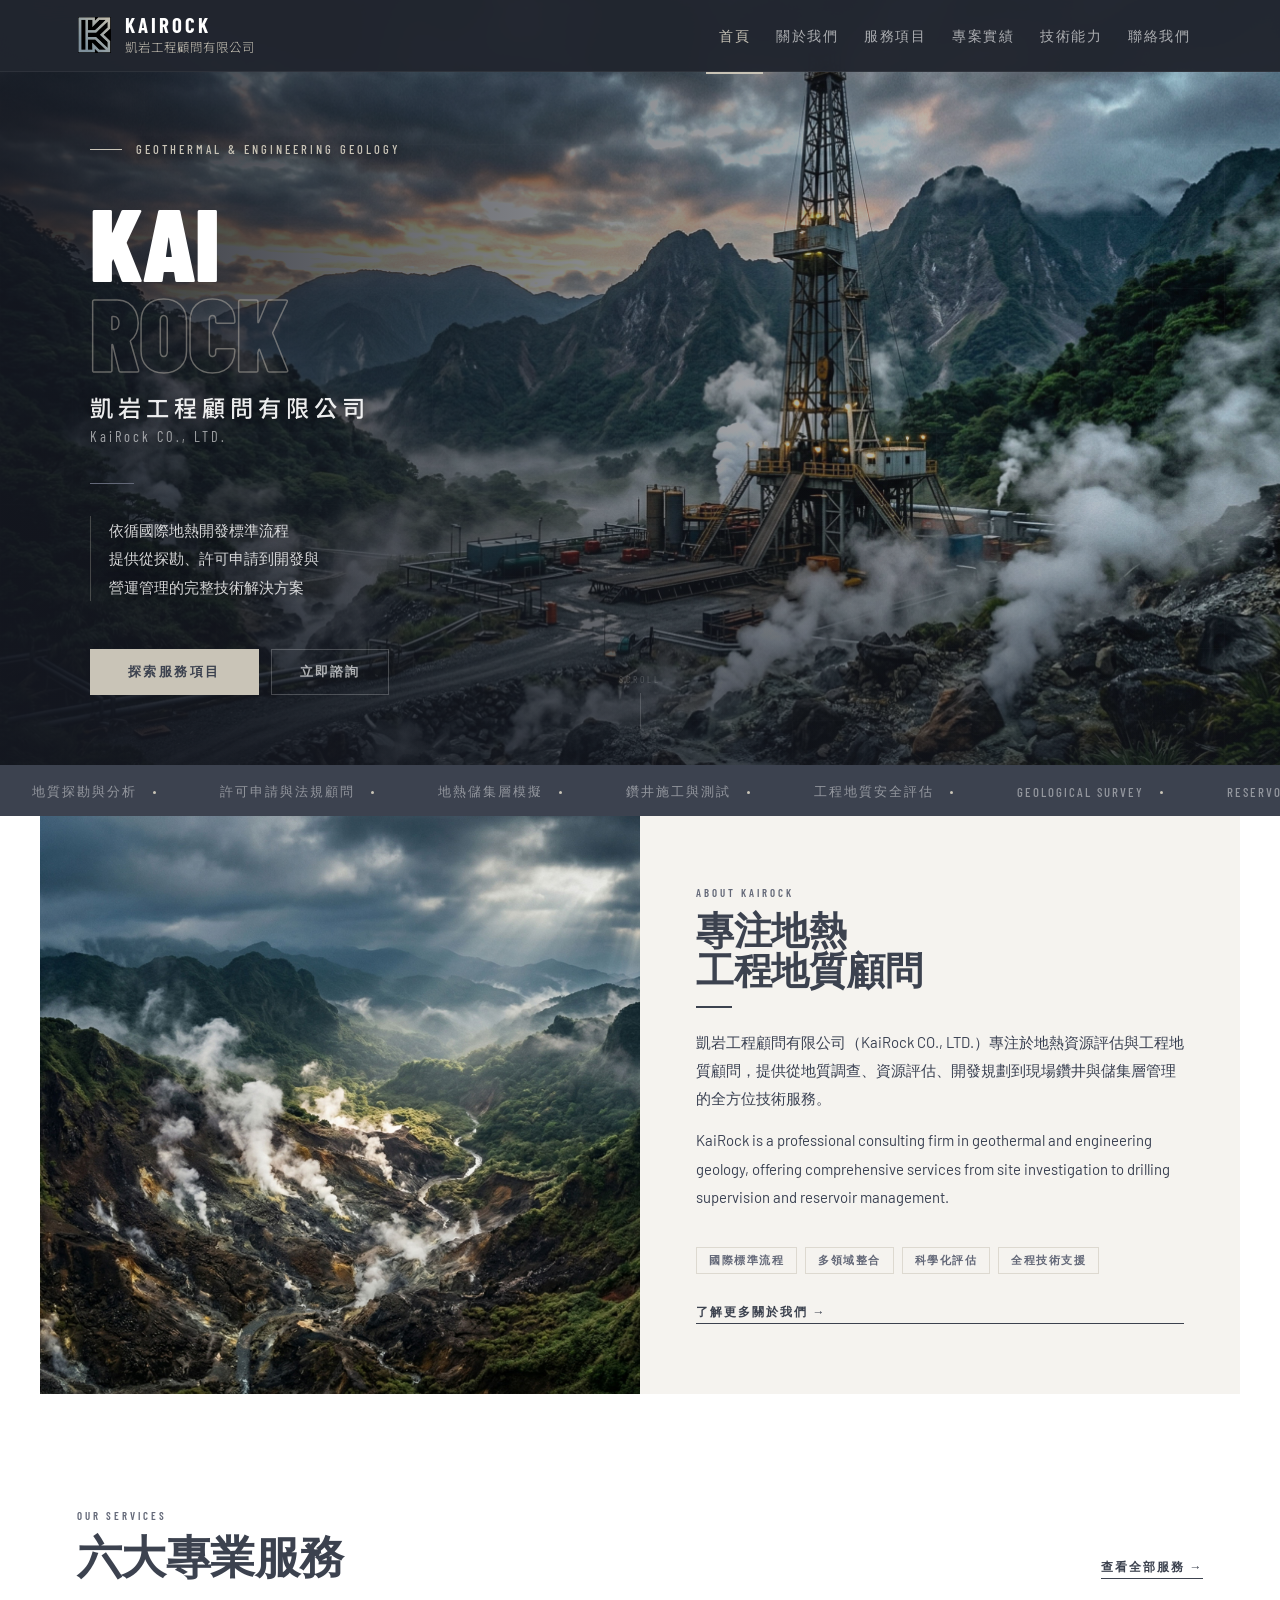
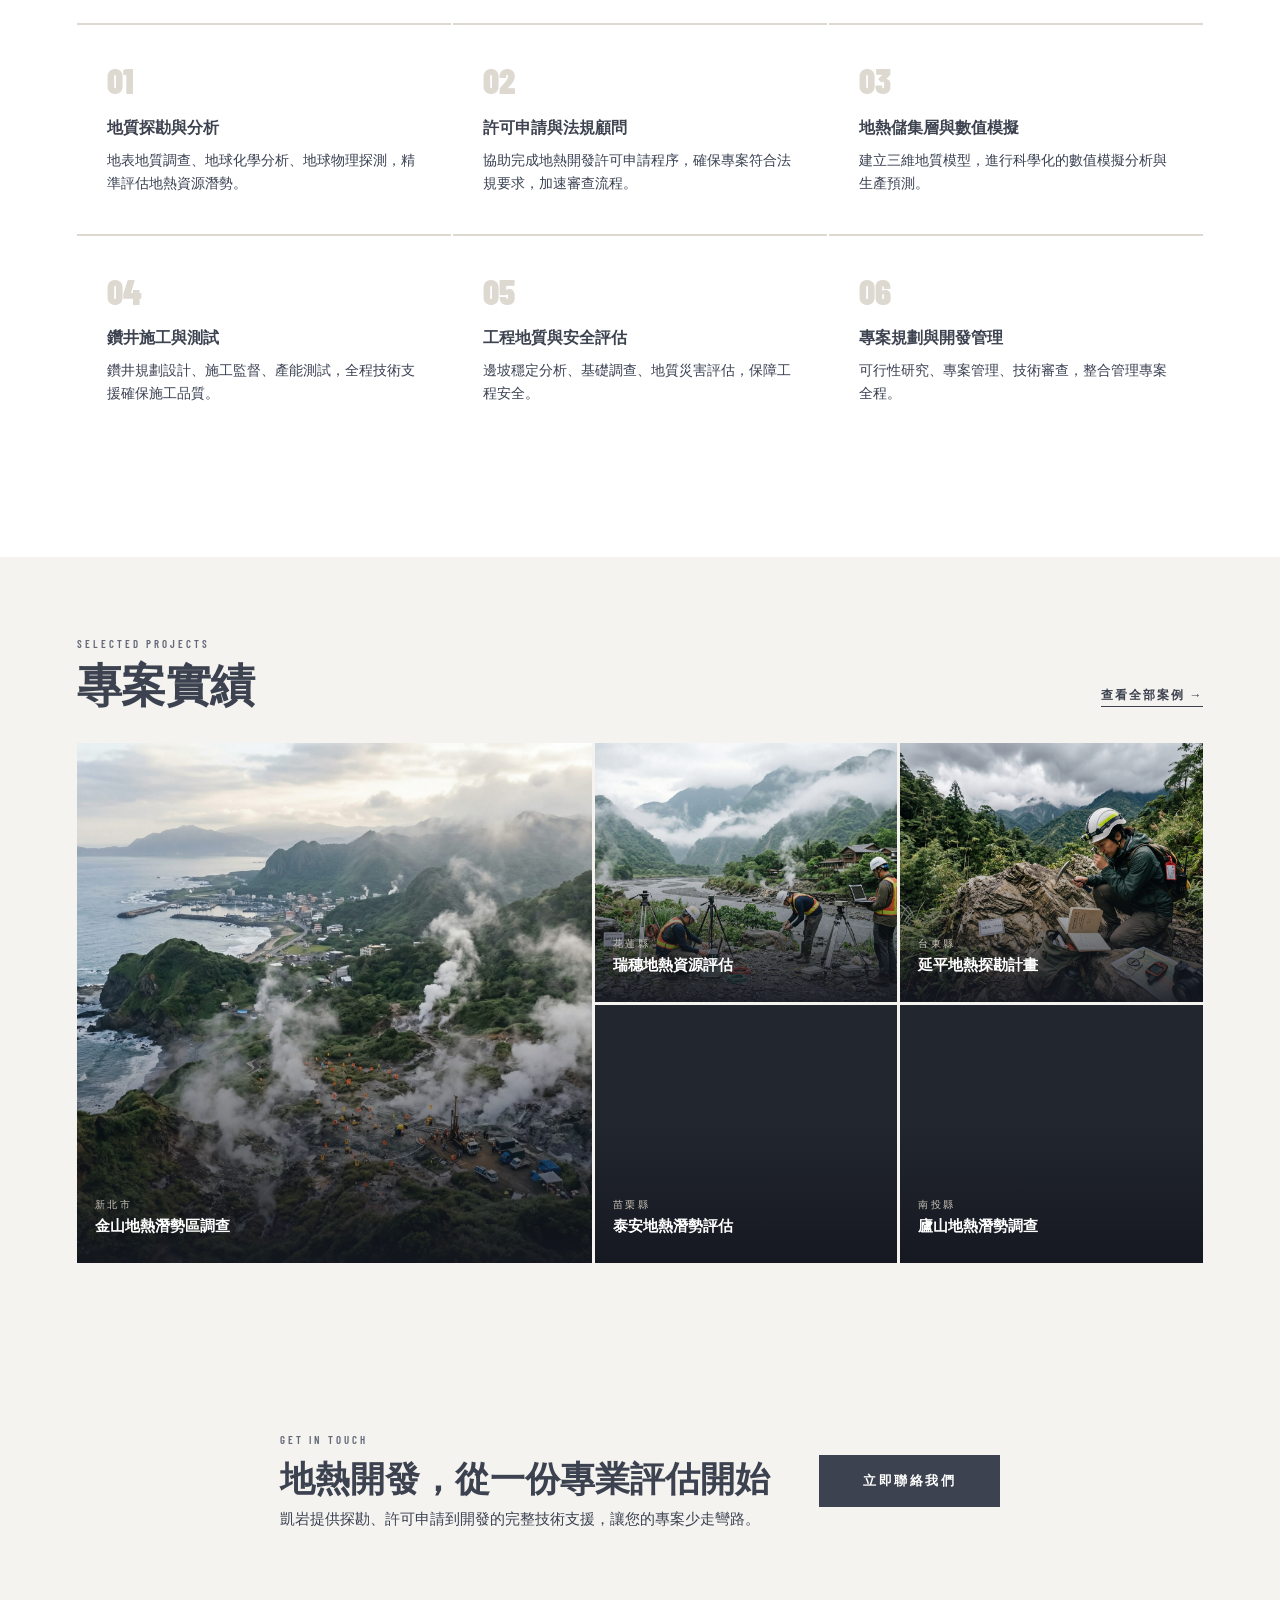
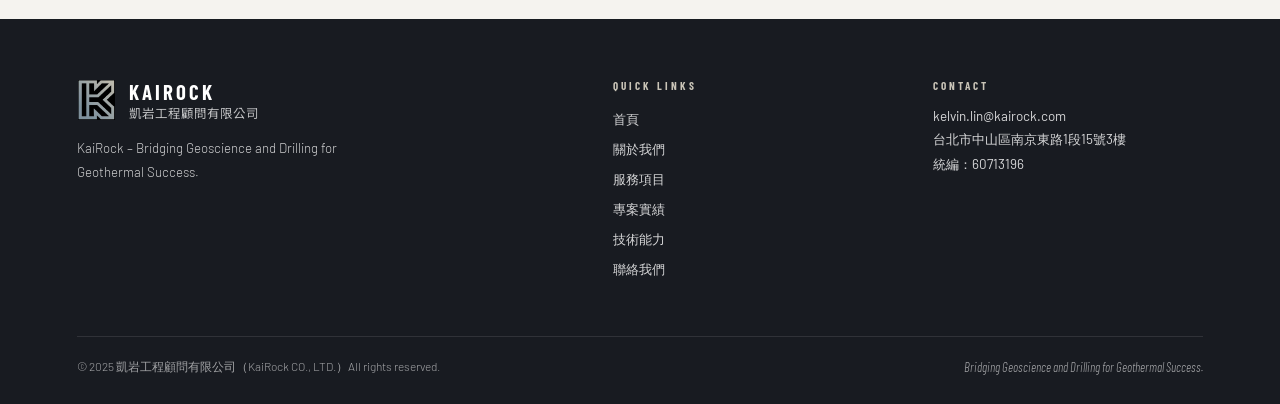
==== index.html @ 14da2693 "copy: 三頁 CTA 改用各自脈絡的文案，避免每頁雷同 - 首頁：地熱開發，從一份專業評估開始 / 立即聯絡我們 - 服務：不確定需要哪一項服務？/ 洽詢服務項目 - 技術：把地熱技術難題交給專業" ====
<!DOCTYPE html>
<html lang="zh-TW">
<head>
<meta charset="UTF-8">
<meta name="viewport" content="width=device-width, initial-scale=1.0">
<title>凱岩工程顧問有限公司 KaiRock CO., LTD.</title>
<link rel="icon" type="image/png" href="favicon.png">
<link rel="apple-touch-icon" href="favicon.png">
<link rel="canonical" href="https://kairock.com/">
<meta name="description" content="凱岩工程顧問提供地熱資源評估、工程地質調查、鑽井監督及專案管理，依循國際標準，全方位支援台灣地熱開發。">
<meta name="keywords" content="地熱開發,地熱資源評估,工程地質,鑽井監督,凱岩,KaiRock,台灣地熱,地質顧問">
<meta property="og:type" content="website">
<meta property="og:url" content="https://kairock.com/">
<meta property="og:title" content="凱岩工程顧問有限公司 KaiRock CO., LTD.">
<meta property="og:description" content="凱岩工程顧問提供地熱資源評估、工程地質調查、鑽井監督及專案管理，依循國際標準，全方位支援台灣地熱開發。">
<meta property="og:image" content="https://kairock.com/img/hero_bg.jpg">
<meta property="og:site_name" content="凱岩工程顧問 KaiRock CO., LTD.">
<meta name="twitter:card" content="summary_large_image">
<meta name="twitter:title" content="凱岩工程顧問有限公司 KaiRock CO., LTD.">
<meta name="twitter:description" content="凱岩工程顧問提供地熱資源評估、工程地質調查、鑽井監督及專案管理，依循國際標準，全方位支援台灣地熱開發。">
<link href="https://fonts.googleapis.com/css2?family=Noto+Sans+TC:wght@300;400;500;700&family=Barlow+Condensed:wght@300;400;500;600;700;800;900&family=Barlow:wght@300;400;500;600&display=swap" rel="stylesheet">
<link rel="stylesheet" href="shared.css">
<style>
/* HERO */
.hero{min-height:85vh;position:relative;overflow:hidden;display:flex;align-items:center;background:#181b21;}
.hero-bg{position:absolute;inset:0;background-image:url('img/hero_bg.jpg');background-size:cover;background-position:center top;transform-origin:center top;filter:brightness(1.3) saturate(1.05) contrast(0.98);animation:hzoom 28s ease-in-out infinite alternate;}
.hero-bg-fb{position:absolute;inset:0;background:linear-gradient(135deg,#141720 0%,#1e222a 50%,#161920 100%);z-index:0;}
@keyframes hzoom{from{transform:scale(1.07);}to{transform:scale(1.11);}}
.hero-overlay{position:absolute;inset:0;z-index:1;background:linear-gradient(to right,rgba(20,23,32,0.9) 0%,rgba(20,23,32,0.52) 44%,rgba(20,23,32,0.04) 100%),linear-gradient(to top,rgba(20,23,32,0.6) 0%,transparent 42%);}
.hero-grid{position:absolute;inset:0;z-index:1;opacity:0.025;background-image:linear-gradient(rgba(255,255,255,1) 1px,transparent 1px),linear-gradient(90deg,rgba(255,255,255,1) 1px,transparent 1px);background-size:72px 72px;}
.hero-content{position:relative;z-index:2;padding:104px 7% 32px;max-width:740px;}
.eyebrow{display:flex;align-items:center;gap:14px;margin-bottom:40px;}
.eyebrow-line{width:32px;height:1px;background:var(--light);}
.eyebrow-txt{font-family:'Barlow Condensed',sans-serif;font-weight:500;font-size:0.78rem;color:var(--light);letter-spacing:3px;text-transform:uppercase;text-shadow:0 1px 10px rgba(8,10,14,0.7);}
.brand-en{font-family:'Barlow Condensed',sans-serif;font-weight:900;font-size:clamp(3.5rem,8vw,7rem);color:#fff;line-height:0.88;letter-spacing:-1px;text-transform:uppercase;margin-bottom:14px;}
.brand-en .outline{-webkit-text-stroke:1.5px rgba(201,196,183,0.45);color:transparent;}
.brand-zh{font-family:'Noto Sans TC',sans-serif;font-weight:500;font-size:clamp(1rem,2.2vw,1.45rem);color:rgba(255,255,255,0.92);letter-spacing:5px;margin-bottom:4px;text-shadow:0 1px 12px rgba(8,10,14,0.7);}
.brand-en2{font-family:'Barlow Condensed',sans-serif;font-weight:400;font-size:0.9rem;color:rgba(255,255,255,0.58);letter-spacing:3px;margin-bottom:38px;text-shadow:0 1px 10px rgba(8,10,14,0.7);}
.hero-rule{width:44px;height:1px;background:var(--mid);margin-bottom:32px;}
.hero-desc{font-weight:300;font-size:0.93rem;color:rgba(255,255,255,0.82);line-height:1.9;max-width:440px;margin-bottom:48px;padding-left:18px;border-left:1px solid rgba(201,196,183,0.28);text-shadow:0 1px 10px rgba(8,10,14,0.7);}
.hero-btns{display:flex;gap:12px;flex-wrap:wrap;}
.hero-stats{position:absolute;bottom:40px;right:6%;z-index:2;display:flex;gap:48px;}
.hstat-n{font-family:'Barlow Condensed',sans-serif;font-weight:800;font-size:2.8rem;color:#fff;line-height:1;}
.hstat-l{font-size:0.64rem;color:rgba(255,255,255,0.3);letter-spacing:2px;text-transform:uppercase;margin-top:3px;}
.scroll-hint{position:absolute;bottom:36px;left:50%;transform:translateX(-50%);z-index:2;display:flex;flex-direction:column;align-items:center;gap:8px;}
.scroll-txt{font-family:'Barlow Condensed',sans-serif;font-size:0.6rem;color:rgba(255,255,255,0.2);letter-spacing:3px;text-transform:uppercase;}
.scroll-bar{width:1px;height:36px;background:rgba(255,255,255,0.16);animation:sb 2.2s ease-in-out infinite;}
@keyframes sb{0%,100%{opacity:0.1;}50%{opacity:1;}}
/* TICKER */
.ticker{background:var(--deep);padding:15px 0;overflow:hidden;white-space:nowrap;}
.ticker-inner{display:inline-flex;animation:tick 35s linear infinite;}
@keyframes tick{from{transform:translateX(0);}to{transform:translateX(-50%);}}
.tick-item{font-family:'Barlow Condensed',sans-serif;font-weight:500;font-size:0.8rem;color:rgba(255,255,255,0.45);letter-spacing:2px;text-transform:uppercase;padding:0 32px;display:inline-flex;align-items:center;gap:16px;}
.tick-item::after{content:'';width:3px;height:3px;border-radius:50%;background:var(--light);}
/* ABOUT preview */
.about-wrap{display:grid;grid-template-columns:1fr 1fr;max-width:1200px;margin:0 auto;}
.about-img{position:relative;overflow:hidden;min-height:500px;background:var(--dark);}
.about-img img{position:absolute;inset:0;width:100%;height:100%;object-fit:cover;display:block;}
.about-txt{background:var(--bg);padding:70px 56px;display:flex;flex-direction:column;justify-content:center;}
.about-tag{font-family:'Barlow Condensed',sans-serif;font-weight:600;font-size:0.68rem;letter-spacing:3px;text-transform:uppercase;color:var(--mid);display:block;margin-bottom:10px;}
.about-h{font-family:'Barlow Condensed',sans-serif;font-weight:800;font-size:clamp(1.7rem,3vw,2.6rem);text-transform:uppercase;letter-spacing:-0.3px;line-height:1.05;color:var(--deep);margin-bottom:16px;}
.about-rule{width:36px;height:2px;background:var(--deep);margin-bottom:20px;}
.about-body{font-weight:400;font-size:0.93rem;line-height:1.9;color:var(--muted);margin-bottom:14px;}
.about-pills{display:flex;gap:8px;flex-wrap:wrap;margin-top:22px;}
.pill{font-family:'Barlow Condensed',sans-serif;font-weight:600;font-size:0.66rem;letter-spacing:1.5px;text-transform:uppercase;border:1px solid var(--border);color:var(--mid);padding:5px 12px;}
.link-arr{display:inline-flex;align-items:center;gap:8px;margin-top:30px;font-family:'Barlow Condensed',sans-serif;font-weight:700;font-size:0.76rem;letter-spacing:2px;text-transform:uppercase;color:var(--deep);text-decoration:none;border-bottom:1px solid var(--deep);padding-bottom:2px;transition:0.2s;}
.link-arr:hover{color:var(--mid);border-color:var(--mid);}
/* SERVICES grid */
.sec{padding:clamp(68px,9vw,128px) 6%;}
.sec-hdr{display:flex;justify-content:space-between;align-items:flex-end;max-width:1200px;margin:0 auto 44px;}
.sec-h{font-family:'Barlow Condensed',sans-serif;font-weight:800;font-size:clamp(1.9rem,3.5vw,2.8rem);text-transform:uppercase;letter-spacing:-0.5px;line-height:1.05;color:var(--deep);}
.view-all{font-family:'Barlow Condensed',sans-serif;font-weight:700;font-size:0.76rem;letter-spacing:2px;text-transform:uppercase;color:var(--deep);text-decoration:none;border-bottom:1px solid var(--deep);padding-bottom:2px;transition:0.2s;}
.view-all:hover{color:var(--mid);border-color:var(--mid);}
.svc-grid{display:grid;grid-template-columns:repeat(3,1fr);gap:2px;max-width:1200px;margin:0 auto;}
.svc-card{background:#fff;padding:38px 30px;border-top:2px solid var(--border);transition:0.25s;}
.svc-card:hover{background:var(--deep);border-color:var(--deep);}
.svc-num{font-family:'Barlow Condensed',sans-serif;font-weight:900;font-size:2.2rem;color:var(--border);line-height:1;margin-bottom:18px;transition:0.25s;}
.svc-name{font-family:'Barlow Condensed',sans-serif;font-weight:700;font-size:0.98rem;color:var(--deep);margin-bottom:9px;transition:0.25s;}
.svc-desc{font-size:0.85rem;line-height:1.7;color:var(--muted);font-weight:400;transition:0.25s;}
.svc-card:hover .svc-num,.svc-card:hover .svc-name,.svc-card:hover .svc-desc{color:#fff;}
.svc-card:hover .svc-num{color:rgba(255,255,255,0.12);}
/* PROJECTS grid */
.proj-grid{display:grid;grid-template-columns:1.7fr 1fr 1fr;gap:3px;max-width:1200px;margin:0 auto;}
.pcard{position:relative;overflow:hidden;background:var(--dark);}
.pcard:nth-child(1){grid-row:span 2;}
.pcard-wrap{position:relative;height:100%;min-height:240px;}
.pcard:nth-child(1) .pcard-wrap{min-height:520px;}
.pcard img{position:absolute;inset:0;width:100%;height:100%;object-fit:cover;display:block;transition:transform 0.5s;}
.pcard:hover img{transform:scale(1.06);}
.pcard-ov{position:absolute;inset:0;background:linear-gradient(to top,rgba(20,23,32,0.9) 0%,rgba(20,23,32,0) 55%);z-index:1;}
.pcard-body{position:absolute;bottom:0;left:0;right:0;padding:20px 18px;z-index:2;}
.pcard-loc{font-family:'Barlow Condensed',sans-serif;font-weight:500;font-size:0.63rem;color:var(--light);letter-spacing:2.5px;text-transform:uppercase;margin-bottom:4px;}
.pcard-name{font-family:'Barlow Condensed',sans-serif;font-weight:700;font-size:0.95rem;color:#fff;}
.pcard-tags{display:flex;gap:5px;flex-wrap:wrap;margin-top:6px;max-height:0;overflow:hidden;transition:max-height 0.3s;}
.pcard:hover .pcard-tags{max-height:40px;}
.ptag{font-family:'Barlow Condensed',sans-serif;font-size:0.63rem;letter-spacing:1px;text-transform:uppercase;background:rgba(201,196,183,0.12);border:1px solid rgba(201,196,183,0.22);color:var(--light);padding:3px 7px;}
/* CTA */
.cta-strip{background:var(--bg);padding:clamp(64px,7vw,104px) 6%;}
.cta-inner{max-width:720px;margin:0 auto;display:flex;align-items:center;justify-content:space-between;flex-wrap:wrap;gap:28px;}
.cta-h{font-family:'Barlow Condensed',sans-serif;font-weight:800;font-size:clamp(1.5rem,2.8vw,2.2rem);text-transform:uppercase;color:var(--deep);margin-bottom:6px;}
.cta-p{font-weight:400;font-size:0.93rem;color:var(--muted);}
@media(max-width:1050px){
  .about-wrap{grid-template-columns:1fr;}
  .about-img{min-height:360px;}
  .svc-grid{grid-template-columns:1fr 1fr;}
  .proj-grid{grid-template-columns:1fr 1fr;}
  .pcard:nth-child(1){grid-row:span 1;}
  .pcard:nth-child(1) .pcard-wrap{min-height:240px;}
  .hero-stats{display:none;}
}
@media(max-width:680px){
  .about-txt{padding:46px 24px;}
  .svc-grid,.proj-grid{grid-template-columns:1fr;}
  .cta-inner{flex-direction:column;align-items:flex-start;}
  .sec-hdr{flex-direction:column;align-items:flex-start;gap:12px;}
  .hero-bg{background-position:48% top;}
  .hero-overlay{background:linear-gradient(to bottom,rgba(20,23,32,0.5) 0%,rgba(20,23,32,0.5) 42%,rgba(20,23,32,0.74) 100%);}
}
</style>
<!-- Google tag (gtag.js) -->
<script async src="https://www.googletagmanager.com/gtag/js?id=G-C5F2FSPGDX"></script>
<script>
  window.dataLayer = window.dataLayer || [];
  function gtag(){dataLayer.push(arguments);}
  gtag("js", new Date());
  gtag("config", "G-C5F2FSPGDX");
</script>
<script src="reveal.js"></script>
</head>
<body>
<nav>
  <a href="index.html" class="nav-logo">
    <img class="nav-logo-img" src="logo.png" alt="KaiRock">
    <div class="nav-logo-text"><div class="en">KAIROCK</div><div class="zh">凱岩工程顧問有限公司</div></div>
  </a>
  <div class="nav-links" id="navLinks">
    <a href="index.html" class="active">首頁</a>
    <a href="about.html">關於我們</a>
    <a href="services.html">服務項目</a>
    <a href="projects.html">專案實績</a>
    <a href="technical.html">技術能力</a>
    <a href="contact.html">聯絡我們</a>
  </div>
  <div class="hamburger" onclick="toggleNav()"><span></span><span></span><span></span></div>
</nav>

<div class="hero">
  <div class="hero-bg-fb"></div>
  <div class="hero-bg"></div>
  <div class="hero-grid"></div>
  <div class="hero-overlay"></div>
  <div class="hero-content">
    <div class="eyebrow"><div class="eyebrow-line"></div><div class="eyebrow-txt">Geothermal &amp; Engineering Geology</div></div>
    <div class="brand-en">KAI<br><span class="outline">ROCK</span></div>
    <div class="brand-zh">凱岩工程顧問有限公司</div>
    <div class="brand-en2">KaiRock CO., LTD.</div>
    <div class="hero-rule"></div>
    <p class="hero-desc">依循國際地熱開發標準流程<br>提供從探勘、許可申請到開發與<br>營運管理的完整技術解決方案</p>
    <div class="hero-btns">
      <a href="services.html" class="btn-fill">探索服務項目</a>
      <a href="contact.html" class="btn-stroke">立即諮詢</a>
    </div>
  </div>
  <div class="scroll-hint"><div class="scroll-txt">Scroll</div><div class="scroll-bar"></div></div>
</div>

<div class="ticker" aria-hidden="true"><div class="ticker-inner">
  <span class="tick-item">地質探勘與分析</span><span class="tick-item">許可申請與法規顧問</span><span class="tick-item">地熱儲集層模擬</span><span class="tick-item">鑽井施工與測試</span><span class="tick-item">工程地質安全評估</span><span class="tick-item">Geological Survey</span><span class="tick-item">Reservoir Modeling</span><span class="tick-item">Drilling Supervision</span><span class="tick-item">地質探勘與分析</span><span class="tick-item">許可申請與法規顧問</span><span class="tick-item">地熱儲集層模擬</span><span class="tick-item">鑽井施工與測試</span><span class="tick-item">工程地質安全評估</span><span class="tick-item">Geological Survey</span><span class="tick-item">Reservoir Modeling</span><span class="tick-item">Drilling Supervision</span>
</div></div>

<section style="padding:0;overflow:hidden;">
  <div class="about-wrap">
    <div class="about-img">
      <img src="img/about_field.jpg" alt="KaiRock 地質現場">
    </div>
    <div class="about-txt">
      <span class="about-tag">About KaiRock</span>
      <h2 class="about-h">專注地熱<br>工程地質顧問</h2>
      <div class="about-rule"></div>
      <p class="about-body">凱岩工程顧問有限公司（KaiRock CO., LTD.）專注於地熱資源評估與工程地質顧問，提供從地質調查、資源評估、開發規劃到現場鑽井與儲集層管理的全方位技術服務。</p>
      <p class="about-body">KaiRock is a professional consulting firm in geothermal and engineering geology, offering comprehensive services from site investigation to drilling supervision and reservoir management.</p>
      <div class="about-pills">
        <span class="pill">國際標準流程</span>
        <span class="pill">多領域整合</span>
        <span class="pill">科學化評估</span>
        <span class="pill">全程技術支援</span>
      </div>
      <a href="about.html" class="link-arr">了解更多關於我們 →</a>
    </div>
  </div>
</section>

<section class="sec">
  <div class="sec-hdr">
    <div>
      <div class="about-tag">Our Services</div>
      <div class="sec-h">六大專業服務</div>
    </div>
    <a href="services.html" class="view-all">查看全部服務 →</a>
  </div>
  <div class="svc-grid">
    <div class="svc-card"><div class="svc-num">01</div><div class="svc-name">地質探勘與分析</div><p class="svc-desc">地表地質調查、地球化學分析、地球物理探測，精準評估地熱資源潛勢。</p></div>
    <div class="svc-card"><div class="svc-num">02</div><div class="svc-name">許可申請與法規顧問</div><p class="svc-desc">協助完成地熱開發許可申請程序，確保專案符合法規要求，加速審查流程。</p></div>
    <div class="svc-card"><div class="svc-num">03</div><div class="svc-name">地熱儲集層與數值模擬</div><p class="svc-desc">建立三維地質模型，進行科學化的數值模擬分析與生產預測。</p></div>
    <div class="svc-card"><div class="svc-num">04</div><div class="svc-name">鑽井施工與測試</div><p class="svc-desc">鑽井規劃設計、施工監督、產能測試，全程技術支援確保施工品質。</p></div>
    <div class="svc-card"><div class="svc-num">05</div><div class="svc-name">工程地質與安全評估</div><p class="svc-desc">邊坡穩定分析、基礎調查、地質災害評估，保障工程安全。</p></div>
    <div class="svc-card"><div class="svc-num">06</div><div class="svc-name">專案規劃與開發管理</div><p class="svc-desc">可行性研究、專案管理、技術審查，整合管理專案全程。</p></div>
  </div>
</section>

<section class="sec" style="background:var(--bg);padding-top:80px;padding-bottom:80px;">
  <div style="max-width:1200px;margin:0 auto;">
    <div class="sec-hdr" style="max-width:100%;margin-bottom:36px;">
      <div>
        <div class="about-tag">Selected Projects</div>
        <div class="sec-h">專案實績</div>
      </div>
      <a href="projects.html" class="view-all">查看全部案例 →</a>
    </div>
    <div class="proj-grid">
      <div class="pcard"><div class="pcard-wrap"><img src="img/proj_jinshan.jpg" alt="金山"></div><div class="pcard-ov"></div><div class="pcard-body"><div class="pcard-loc">新北市</div><div class="pcard-name">金山地熱潛勢區調查</div><div class="pcard-tags"><span class="ptag">地質調查</span><span class="ptag">地球化學</span></div></div></div>
      <div class="pcard"><div class="pcard-wrap"><img src="img/proj_hualien.jpg" alt="瑞穗"></div><div class="pcard-ov"></div><div class="pcard-body"><div class="pcard-loc">花蓮縣</div><div class="pcard-name">瑞穗地熱資源評估</div><div class="pcard-tags"><span class="ptag">3D模型</span></div></div></div>
      <div class="pcard"><div class="pcard-wrap"><img src="img/proj_taitung.jpg" alt="延平"></div><div class="pcard-ov"></div><div class="pcard-body"><div class="pcard-loc">台東縣</div><div class="pcard-name">延平地熱探勘計畫</div><div class="pcard-tags"><span class="ptag">地質探勘</span></div></div></div>
      <div class="pcard"><div class="pcard-wrap"><img src="img/proj_miaoli.jpg" alt="泰安"></div><div class="pcard-ov"></div><div class="pcard-body"><div class="pcard-loc">苗栗縣</div><div class="pcard-name">泰安地熱潛勢評估</div><div class="pcard-tags"><span class="ptag">資源評估</span></div></div></div>
      <div class="pcard"><div class="pcard-wrap"><img src="img/proj_nantou.jpg" alt="廬山"></div><div class="pcard-ov"></div><div class="pcard-body"><div class="pcard-loc">南投縣</div><div class="pcard-name">廬山地熱潛勢調查</div><div class="pcard-tags"><span class="ptag">可行性研究</span></div></div></div>
    </div>
  </div>
</section>

<div class="cta-strip">
  <div class="cta-inner">
    <div>
      <div class="about-tag">Get in Touch</div>
      <div class="cta-h">地熱開發，從一份專業評估開始</div>
      <p class="cta-p">凱岩提供探勘、許可申請到開發的完整技術支援，讓您的專案少走彎路。</p>
    </div>
    <a href="contact.html" class="btn-dark">立即聯絡我們</a>
  </div>
</div>

<footer>
  <div class="footer-inner">
    <div class="footer-grid">
      <div class="footer-brand">
        <div class="footer-logo-row">
          <img class="footer-logo-img" src="logo.png" alt="KaiRock">
          <div><div class="en">KAIROCK</div><div class="zh">凱岩工程顧問有限公司</div></div>
        </div>
        <p>KaiRock – Bridging Geoscience and Drilling for Geothermal Success.</p>
      </div>
      <div class="footer-col">
        <h4>Quick Links</h4>
        <ul>
          <li><a href="index.html">首頁</a></li>
          <li><a href="about.html">關於我們</a></li>
          <li><a href="services.html">服務項目</a></li>
          <li><a href="projects.html">專案實績</a></li>
          <li><a href="technical.html">技術能力</a></li>
          <li><a href="contact.html">聯絡我們</a></li>
        </ul>
      </div>
      <div class="footer-col">
        <h4>Contact</h4>
        <p>kelvin.lin@kairock.com</p>
        <p style="margin-top:6px;">台北市中山區南京東路1段15號3樓</p>
        <p style="margin-top:6px;">統編：60713196</p>
      </div>
    </div>
    <div class="footer-bottom">
      <p>© 2025 凱岩工程顧問有限公司（KaiRock CO., LTD.）All rights reserved.</p>
      <div class="footer-slogan">Bridging Geoscience and Drilling for Geothermal Success.</div>
    </div>
  </div>
</footer>
<script>
function toggleNav(){ document.getElementById('navLinks').classList.toggle('open'); }
</script>
</body>
</html>
---- shared.css ----
/* KaiRock — shared.css */
:root{
  --deep:#3C424F;--mid:#636878;--light:#C9C4B7;
  --bg:#F5F3EF;--white:#fff;--dark:#22262f;
  --text:#3C424F;--muted:#3a4152;--border:#ddd9d0;
}
*{margin:0;padding:0;box-sizing:border-box;}
html{scroll-behavior:smooth;}
body{font-family:'Barlow',sans-serif;color:var(--text);background:var(--white);-webkit-font-smoothing:antialiased;overflow-x:hidden;font-weight:400;}

/* NAV */
nav{position:fixed;top:0;left:0;right:0;z-index:9999;height:72px;display:flex;align-items:center;justify-content:space-between;padding:0 6%;background:rgba(34,38,47,0.97);backdrop-filter:blur(16px);border-bottom:1px solid rgba(255,255,255,0.06);}
.nav-logo{display:flex;align-items:center;gap:12px;text-decoration:none;flex-shrink:0;}
.nav-logo-img{display:block;height:36px;width:36px;object-fit:contain;flex-shrink:0;}
.nav-logo-text .en{font-family:'Barlow Condensed',sans-serif;font-weight:700;font-size:1.3rem;color:#fff;letter-spacing:3px;line-height:1;}
.nav-logo-text .zh{font-size:0.78rem;color:var(--light);letter-spacing:1px;margin-top:3px;font-weight:300;font-family:'Noto Sans TC',sans-serif;}
.nav-links{display:flex;flex-shrink:0;}
.nav-links a{font-family:'Barlow Condensed',sans-serif;font-weight:500;color:rgba(255,255,255,0.62);text-decoration:none;font-size:0.88rem;letter-spacing:1.5px;text-transform:uppercase;padding:0 13px;line-height:72px;display:block;transition:color 0.2s;border-bottom:2px solid transparent;border-top:2px solid transparent;white-space:nowrap;}
.nav-links a:hover,.nav-links a.active{color:var(--light);border-bottom-color:var(--light);}
.hamburger{display:none;flex-direction:column;gap:5px;cursor:pointer;padding:6px;flex-shrink:0;}
.hamburger span{width:22px;height:1.5px;background:rgba(255,255,255,0.7);display:block;}

/* PAGE HERO */
.page-hero{padding:140px 6% 80px;background:var(--deep);position:relative;overflow:hidden;}
.page-hero .sec-label{color:var(--light);}
.page-hero h1{font-family:'Barlow Condensed',sans-serif;font-weight:900;font-size:clamp(2rem,5vw,3.8rem);color:#fff;line-height:1.05;margin-bottom:14px;text-transform:uppercase;}
.page-hero p{color:rgba(255,255,255,0.55);font-size:0.95rem;max-width:540px;line-height:1.8;font-weight:300;}

/* TYPOGRAPHY */
.sec-label{font-family:'Barlow Condensed',sans-serif;font-weight:600;font-size:0.7rem;letter-spacing:3px;text-transform:uppercase;color:var(--mid);display:block;margin-bottom:10px;}
.sec-line{width:36px;height:2px;background:var(--deep);margin-bottom:22px;}

/* FOOTER */
footer{background:#181b21;padding:60px 6% 28px;}
.footer-inner{max-width:1200px;margin:0 auto;}
.footer-grid{display:grid;grid-template-columns:1.8fr 1fr 1fr;gap:50px;margin-bottom:48px;}
.footer-logo-row{display:flex;align-items:center;gap:12px;margin-bottom:14px;}
.footer-logo-img{display:block;height:40px;width:40px;object-fit:contain;flex-shrink:0;}
.footer-logo-row .en{font-family:'Barlow Condensed',sans-serif;font-weight:700;font-size:1.3rem;color:#fff;letter-spacing:3px;}
.footer-logo-row .zh{font-size:0.78rem;color:rgba(255,255,255,0.72);letter-spacing:1px;font-family:'Noto Sans TC',sans-serif;}
.footer-brand p{font-size:0.83rem;color:rgba(255,255,255,0.78);line-height:1.85;max-width:270px;font-weight:300;}
.footer-col h4{font-family:'Barlow Condensed',sans-serif;font-weight:700;font-size:0.7rem;letter-spacing:3px;text-transform:uppercase;color:var(--light);margin-bottom:16px;}
.footer-col ul{list-style:none;}
.footer-col li{margin-bottom:9px;}
.footer-col a{color:rgba(255,255,255,0.82);text-decoration:none;font-size:0.84rem;font-weight:400;transition:0.2s;}
.footer-col a:hover{color:var(--light);}
.footer-col p{color:rgba(255,255,255,0.82);font-size:0.84rem;margin-bottom:7px;font-weight:400;}
.footer-bottom{border-top:1px solid rgba(255,255,255,0.1);padding-top:22px;display:flex;justify-content:space-between;align-items:center;flex-wrap:wrap;gap:10px;}
.footer-bottom p{font-size:0.74rem;color:rgba(255,255,255,0.6);font-weight:300;}
.footer-slogan{font-family:'Barlow Condensed',sans-serif;font-style:italic;font-weight:300;font-size:0.8rem;color:rgba(255,255,255,0.6);}

/* BUTTONS */
.btn-fill{font-family:'Barlow Condensed',sans-serif;font-weight:700;font-size:0.82rem;letter-spacing:2.5px;text-transform:uppercase;padding:14px 38px;background:var(--light);color:var(--deep);text-decoration:none;transition:0.2s;display:inline-block;}
.btn-fill:hover{background:#fff;}
.btn-stroke{font-family:'Barlow Condensed',sans-serif;font-weight:600;font-size:0.82rem;letter-spacing:2px;text-transform:uppercase;padding:13px 28px;border:1px solid rgba(255,255,255,0.22);color:rgba(255,255,255,0.65);text-decoration:none;transition:0.2s;display:inline-block;}
.btn-stroke:hover{border-color:var(--light);color:var(--light);}
.btn-dark{font-family:'Barlow Condensed',sans-serif;font-weight:700;font-size:0.82rem;letter-spacing:2.5px;text-transform:uppercase;padding:15px 42px;background:var(--deep);color:#fff;text-decoration:none;border:2px solid var(--deep);transition:0.22s;display:inline-block;white-space:nowrap;}
.btn-dark:hover{background:transparent;color:var(--deep);}

/* RESPONSIVE */
@media(max-width:900px){.footer-grid{grid-template-columns:1fr 1fr;}}
@media(max-width:680px){
  .nav-links{display:none;}
  .hamburger{display:flex;}
  .nav-links.open{display:flex;flex-direction:column;position:absolute;top:72px;left:0;right:0;background:rgba(34,38,47,0.99);padding:12px 6%;gap:0;}
  .nav-links.open a{line-height:50px;padding:0;border:none;border-top:1px solid rgba(255,255,255,0.06);}
  .footer-grid{grid-template-columns:1fr;}
}

/* === SCROLL REVEAL（極簡淡入上浮）=== */
html.has-reveal :is(.sec-hdr,.sec-label,.svc-intro,.svc-cta-h,.values-hdr,.t-hdr,.proc-hdr,.about-wrap,.view-all,.intro-p,.founder-p,.stat-box-l,.svc-card,.pcard-wrap,.v-card,.svc-item,.detail-block,.pg-card,.pstep,.tc,.c-blk,.fg){opacity:0;transform:translateY(18px);transition:opacity .7s cubic-bezier(.22,.61,.36,1),transform .7s cubic-bezier(.22,.61,.36,1);}
html.has-reveal :is(.sec-hdr,.sec-label,.svc-intro,.svc-cta-h,.values-hdr,.t-hdr,.proc-hdr,.about-wrap,.view-all,.intro-p,.founder-p,.stat-box-l,.svc-card,.pcard-wrap,.v-card,.svc-item,.detail-block,.pg-card,.pstep,.tc,.c-blk,.fg).in{opacity:1;transform:none;}
@media (prefers-reduced-motion:reduce){html.has-reveal :is(.sec-hdr,.sec-label,.svc-intro,.svc-cta-h,.values-hdr,.t-hdr,.proc-hdr,.about-wrap,.view-all,.intro-p,.founder-p,.stat-box-l,.svc-card,.pcard-wrap,.v-card,.svc-item,.detail-block,.pg-card,.pstep,.tc,.c-blk,.fg){opacity:1!important;transform:none!important;transition:none!important;}}
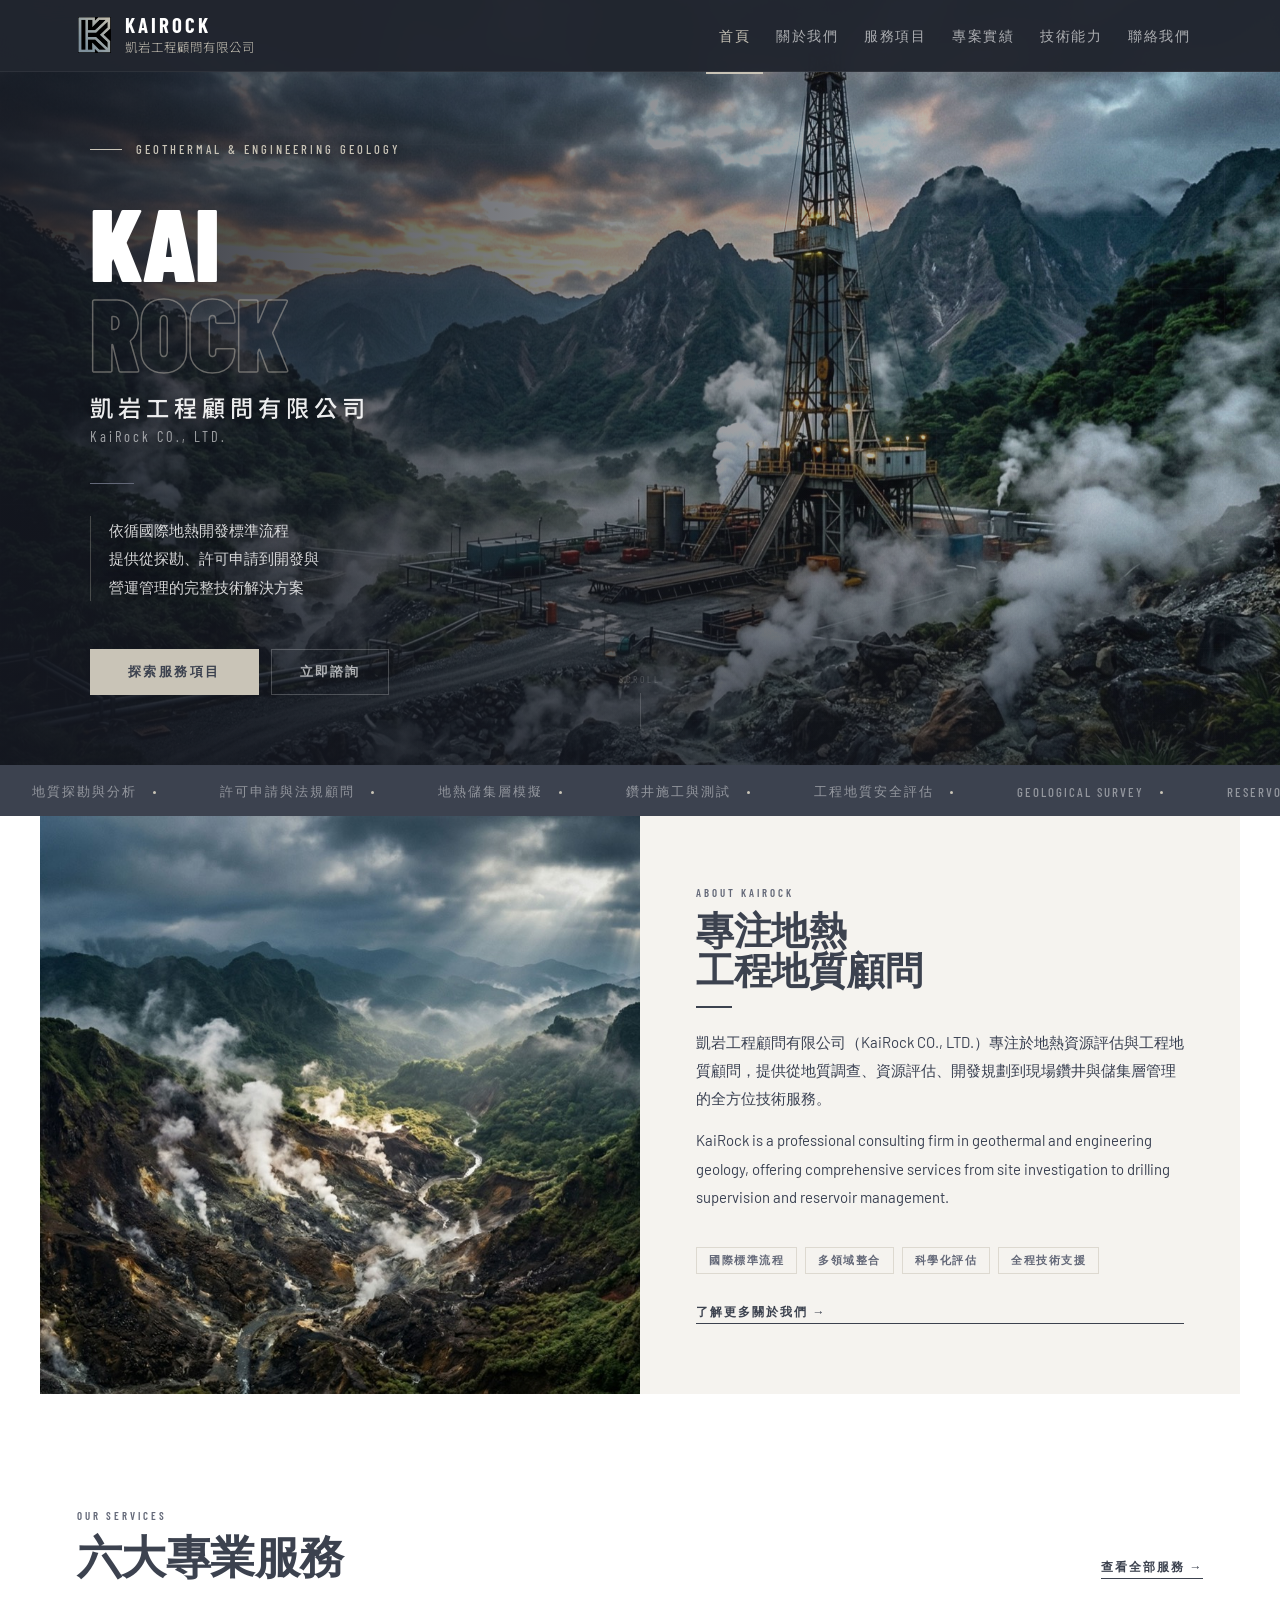
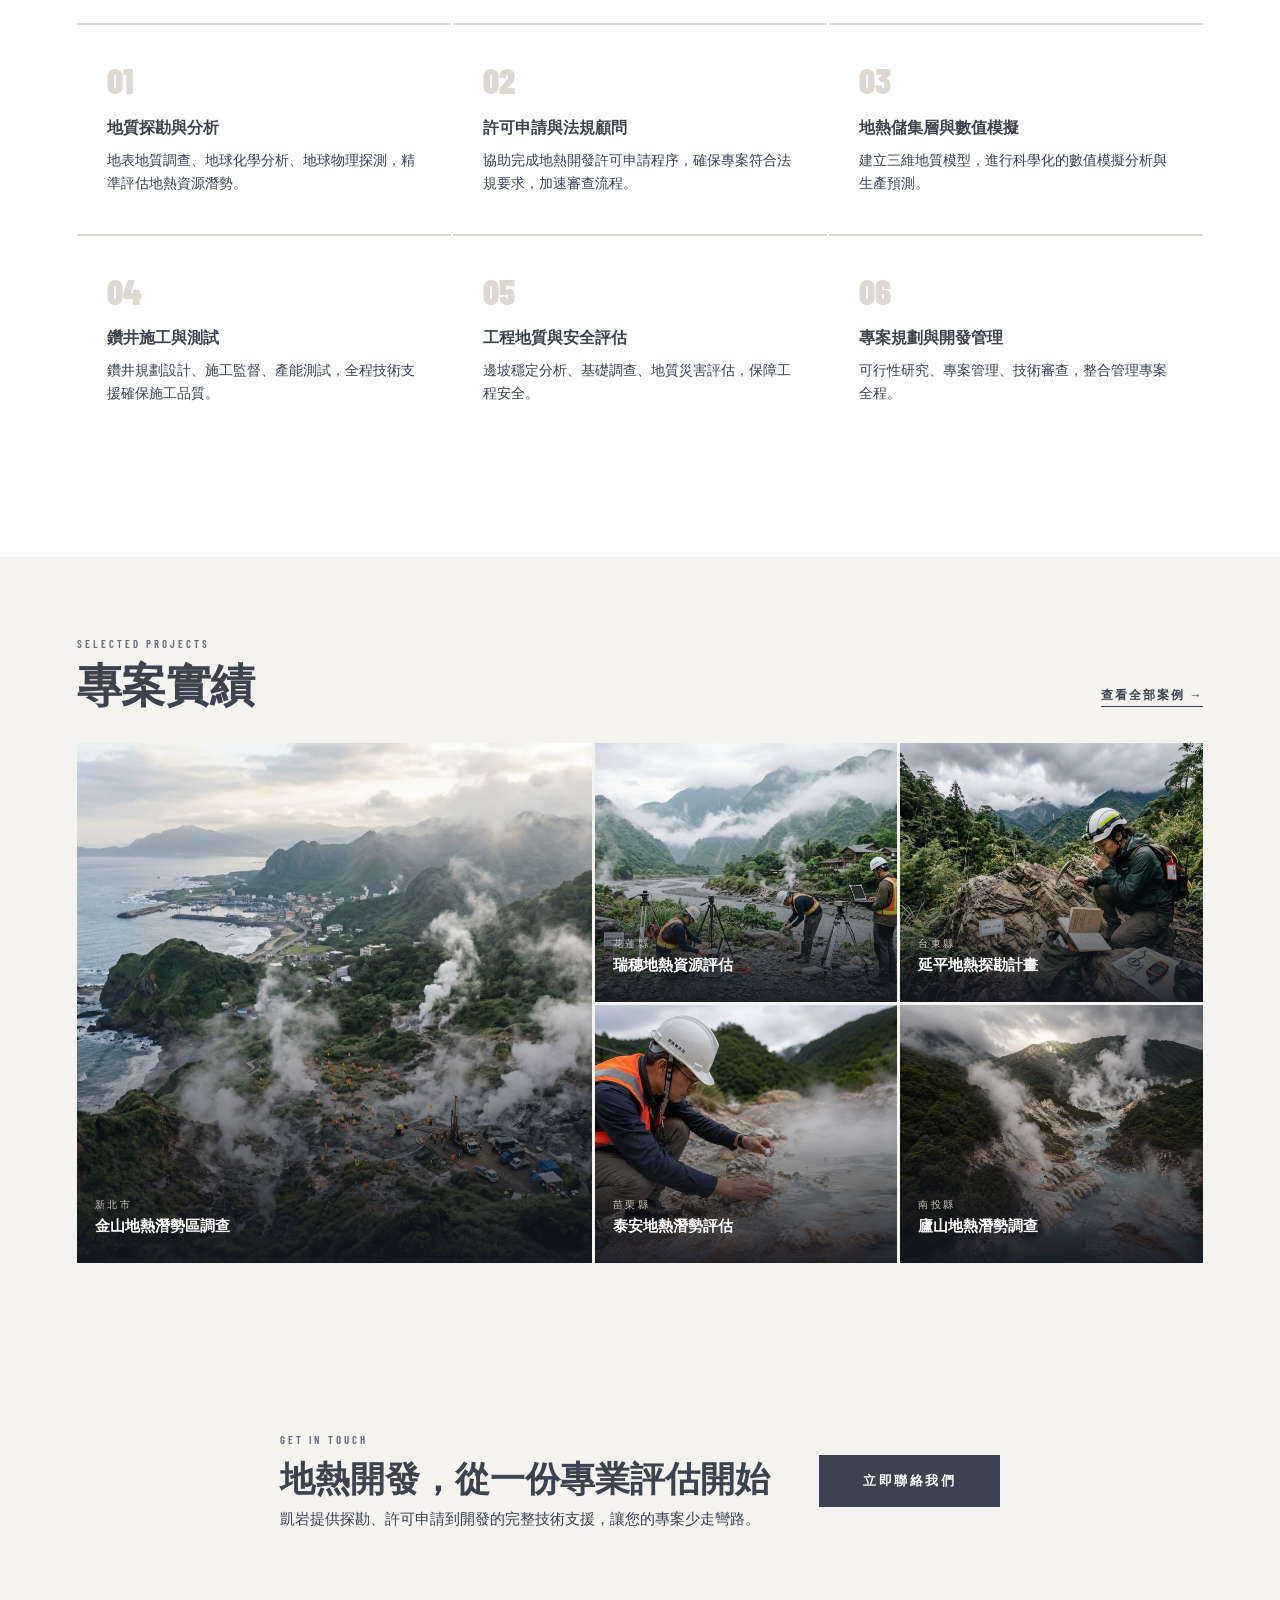
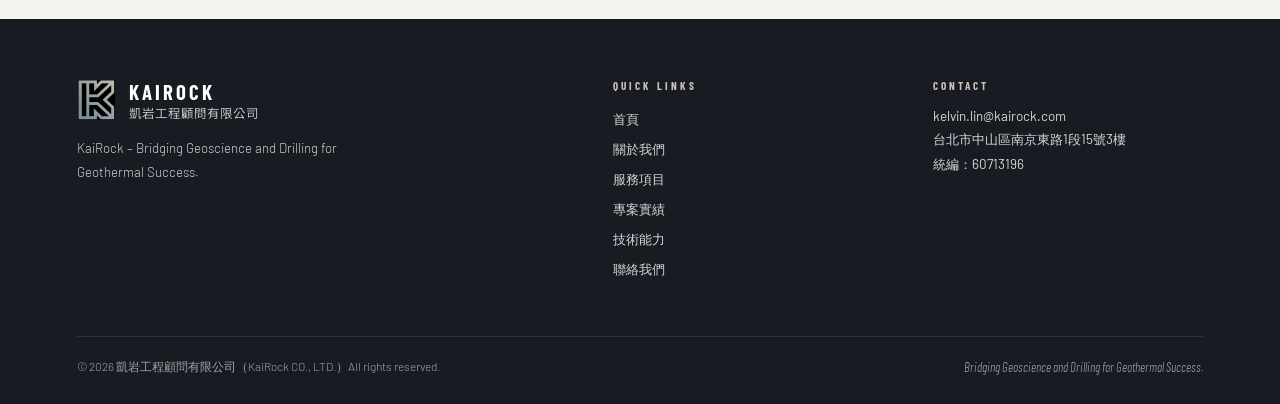
==== commit 3fd2e662: "perf+seo: 圖片壓縮、lazy-load、JSON-LD、表單語意化、移除冗餘部署設定 - 圖片壓縮（max 1500/1920px, q70-72）：服務圖總重 7.4M→5.3M - 全站" ====
--- a/index.html
+++ b/index.html
@@ -126,6 +126,29 @@
   gtag("config", "G-C5F2FSPGDX");
 </script>
 <script src="reveal.js"></script>
+<script type="application/ld+json">
+{
+  "@context": "https://schema.org",
+  "@type": "ProfessionalService",
+  "name": "凱岩工程顧問有限公司",
+  "alternateName": "KaiRock CO., LTD.",
+  "url": "https://kairock.com",
+  "logo": "https://kairock.com/favicon.png",
+  "image": "https://kairock.com/img/hero_bg.jpg",
+  "email": "kelvin.lin@kairock.com",
+  "telephone": "+886-937-120-376",
+  "taxID": "60713196",
+  "address": {
+    "@type": "PostalAddress",
+    "streetAddress": "南京東路1段15號3樓",
+    "addressLocality": "中山區",
+    "addressRegion": "台北市",
+    "addressCountry": "TW"
+  },
+  "areaServed": "TW",
+  "description": "凱岩工程顧問提供地熱資源評估、工程地質調查、鑽井監督與專案管理，依循國際標準支援台灣地熱開發。"
+}
+</script>
 </head>
 <body>
 <nav>
@@ -171,7 +194,7 @@
 <section style="padding:0;overflow:hidden;">
   <div class="about-wrap">
     <div class="about-img">
-      <img src="img/about_field.jpg" alt="KaiRock 地質現場">
+      <img loading="lazy"  src="img/about_field.jpg" alt="KaiRock 地質現場">
     </div>
     <div class="about-txt">
       <span class="about-tag">About KaiRock</span>
@@ -218,11 +241,11 @@
       <a href="projects.html" class="view-all">查看全部案例 →</a>
     </div>
     <div class="proj-grid">
-      <div class="pcard"><div class="pcard-wrap"><img src="img/proj_jinshan.jpg" alt="金山"></div><div class="pcard-ov"></div><div class="pcard-body"><div class="pcard-loc">新北市</div><div class="pcard-name">金山地熱潛勢區調查</div><div class="pcard-tags"><span class="ptag">地質調查</span><span class="ptag">地球化學</span></div></div></div>
-      <div class="pcard"><div class="pcard-wrap"><img src="img/proj_hualien.jpg" alt="瑞穗"></div><div class="pcard-ov"></div><div class="pcard-body"><div class="pcard-loc">花蓮縣</div><div class="pcard-name">瑞穗地熱資源評估</div><div class="pcard-tags"><span class="ptag">3D模型</span></div></div></div>
-      <div class="pcard"><div class="pcard-wrap"><img src="img/proj_taitung.jpg" alt="延平"></div><div class="pcard-ov"></div><div class="pcard-body"><div class="pcard-loc">台東縣</div><div class="pcard-name">延平地熱探勘計畫</div><div class="pcard-tags"><span class="ptag">地質探勘</span></div></div></div>
-      <div class="pcard"><div class="pcard-wrap"><img src="img/proj_miaoli.jpg" alt="泰安"></div><div class="pcard-ov"></div><div class="pcard-body"><div class="pcard-loc">苗栗縣</div><div class="pcard-name">泰安地熱潛勢評估</div><div class="pcard-tags"><span class="ptag">資源評估</span></div></div></div>
-      <div class="pcard"><div class="pcard-wrap"><img src="img/proj_nantou.jpg" alt="廬山"></div><div class="pcard-ov"></div><div class="pcard-body"><div class="pcard-loc">南投縣</div><div class="pcard-name">廬山地熱潛勢調查</div><div class="pcard-tags"><span class="ptag">可行性研究</span></div></div></div>
+      <div class="pcard"><div class="pcard-wrap"><img loading="lazy"  src="img/proj_jinshan.jpg" alt="金山"></div><div class="pcard-ov"></div><div class="pcard-body"><div class="pcard-loc">新北市</div><div class="pcard-name">金山地熱潛勢區調查</div><div class="pcard-tags"><span class="ptag">地質調查</span><span class="ptag">地球化學</span></div></div></div>
+      <div class="pcard"><div class="pcard-wrap"><img loading="lazy"  src="img/proj_hualien.jpg" alt="瑞穗"></div><div class="pcard-ov"></div><div class="pcard-body"><div class="pcard-loc">花蓮縣</div><div class="pcard-name">瑞穗地熱資源評估</div><div class="pcard-tags"><span class="ptag">3D模型</span></div></div></div>
+      <div class="pcard"><div class="pcard-wrap"><img loading="lazy"  src="img/proj_taitung.jpg" alt="延平"></div><div class="pcard-ov"></div><div class="pcard-body"><div class="pcard-loc">台東縣</div><div class="pcard-name">延平地熱探勘計畫</div><div class="pcard-tags"><span class="ptag">地質探勘</span></div></div></div>
+      <div class="pcard"><div class="pcard-wrap"><img loading="lazy"  src="img/proj_miaoli.jpg" alt="泰安"></div><div class="pcard-ov"></div><div class="pcard-body"><div class="pcard-loc">苗栗縣</div><div class="pcard-name">泰安地熱潛勢評估</div><div class="pcard-tags"><span class="ptag">資源評估</span></div></div></div>
+      <div class="pcard"><div class="pcard-wrap"><img loading="lazy"  src="img/proj_nantou.jpg" alt="廬山"></div><div class="pcard-ov"></div><div class="pcard-body"><div class="pcard-loc">南投縣</div><div class="pcard-name">廬山地熱潛勢調查</div><div class="pcard-tags"><span class="ptag">可行性研究</span></div></div></div>
     </div>
   </div>
 </section>
@@ -267,7 +290,7 @@
       </div>
     </div>
     <div class="footer-bottom">
-      <p>© 2025 凱岩工程顧問有限公司（KaiRock CO., LTD.）All rights reserved.</p>
+      <p>© 2026 凱岩工程顧問有限公司（KaiRock CO., LTD.）All rights reserved.</p>
       <div class="footer-slogan">Bridging Geoscience and Drilling for Geothermal Success.</div>
     </div>
   </div>
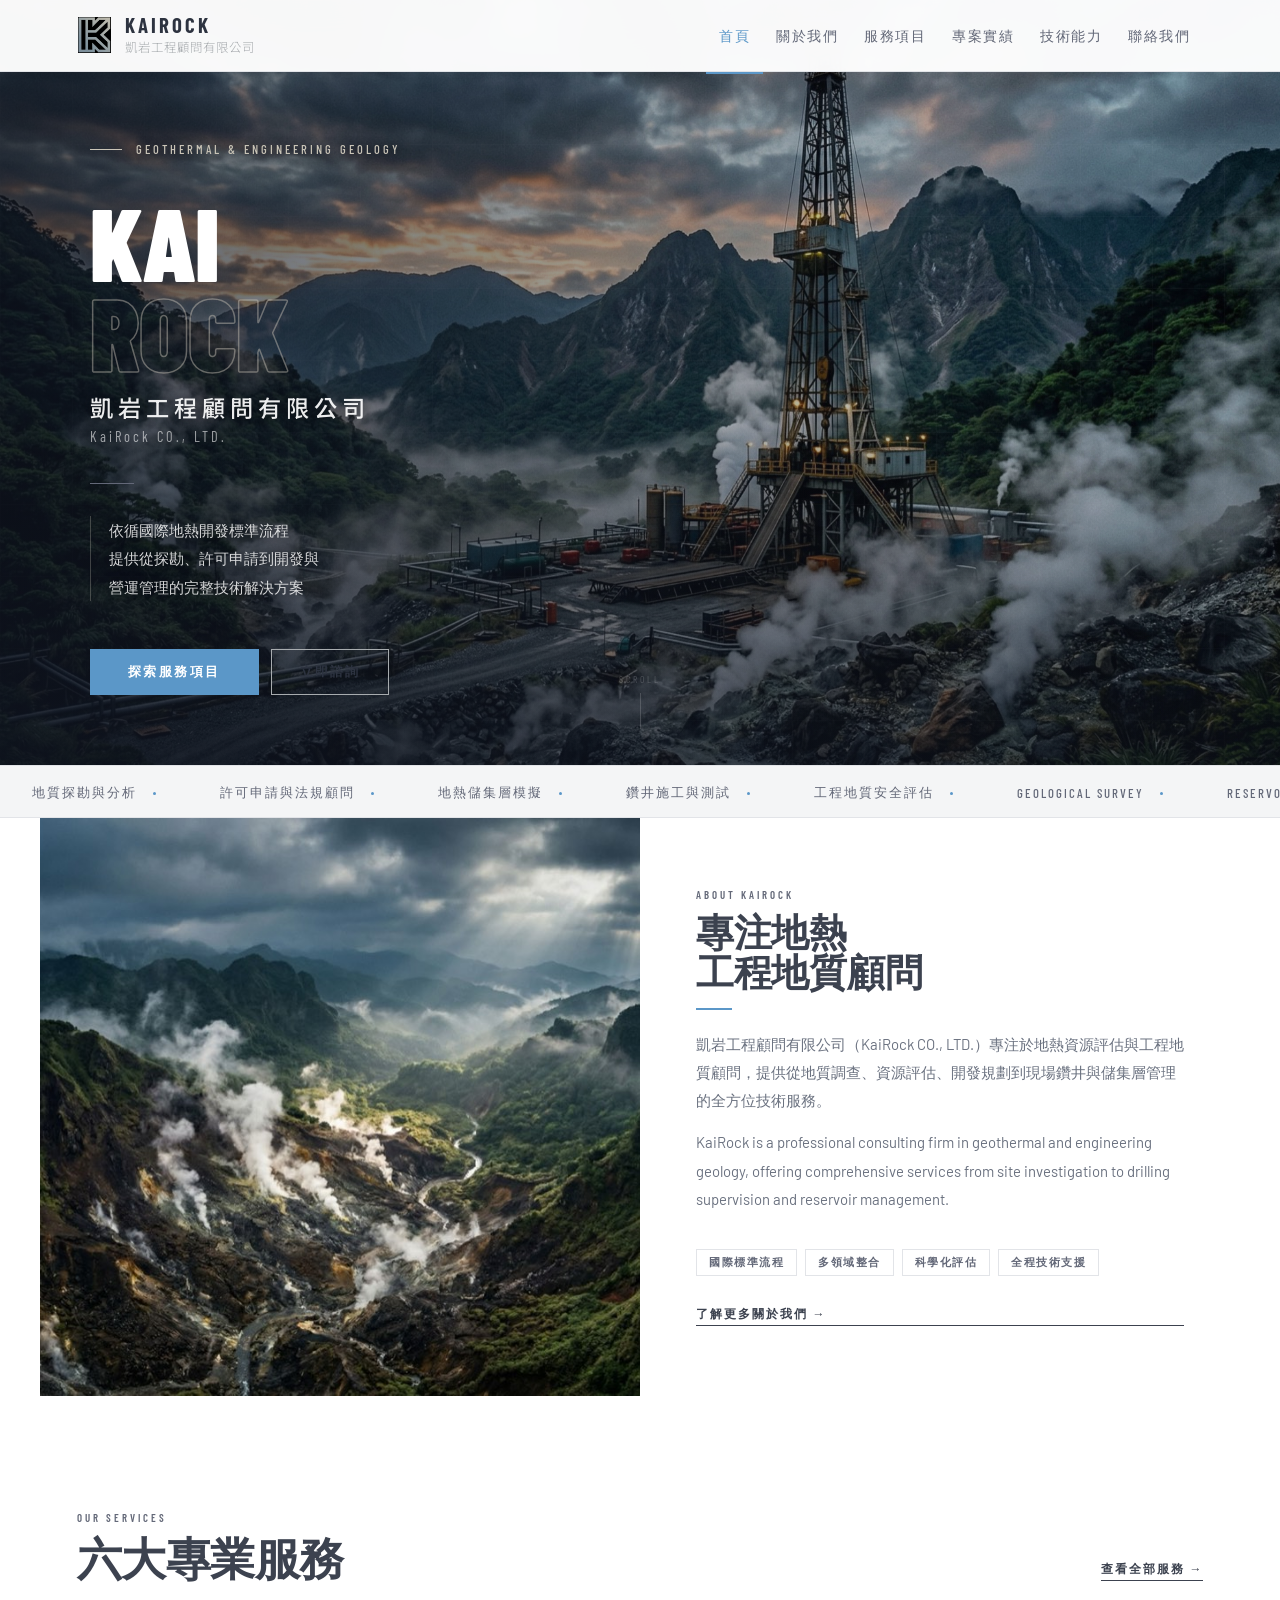
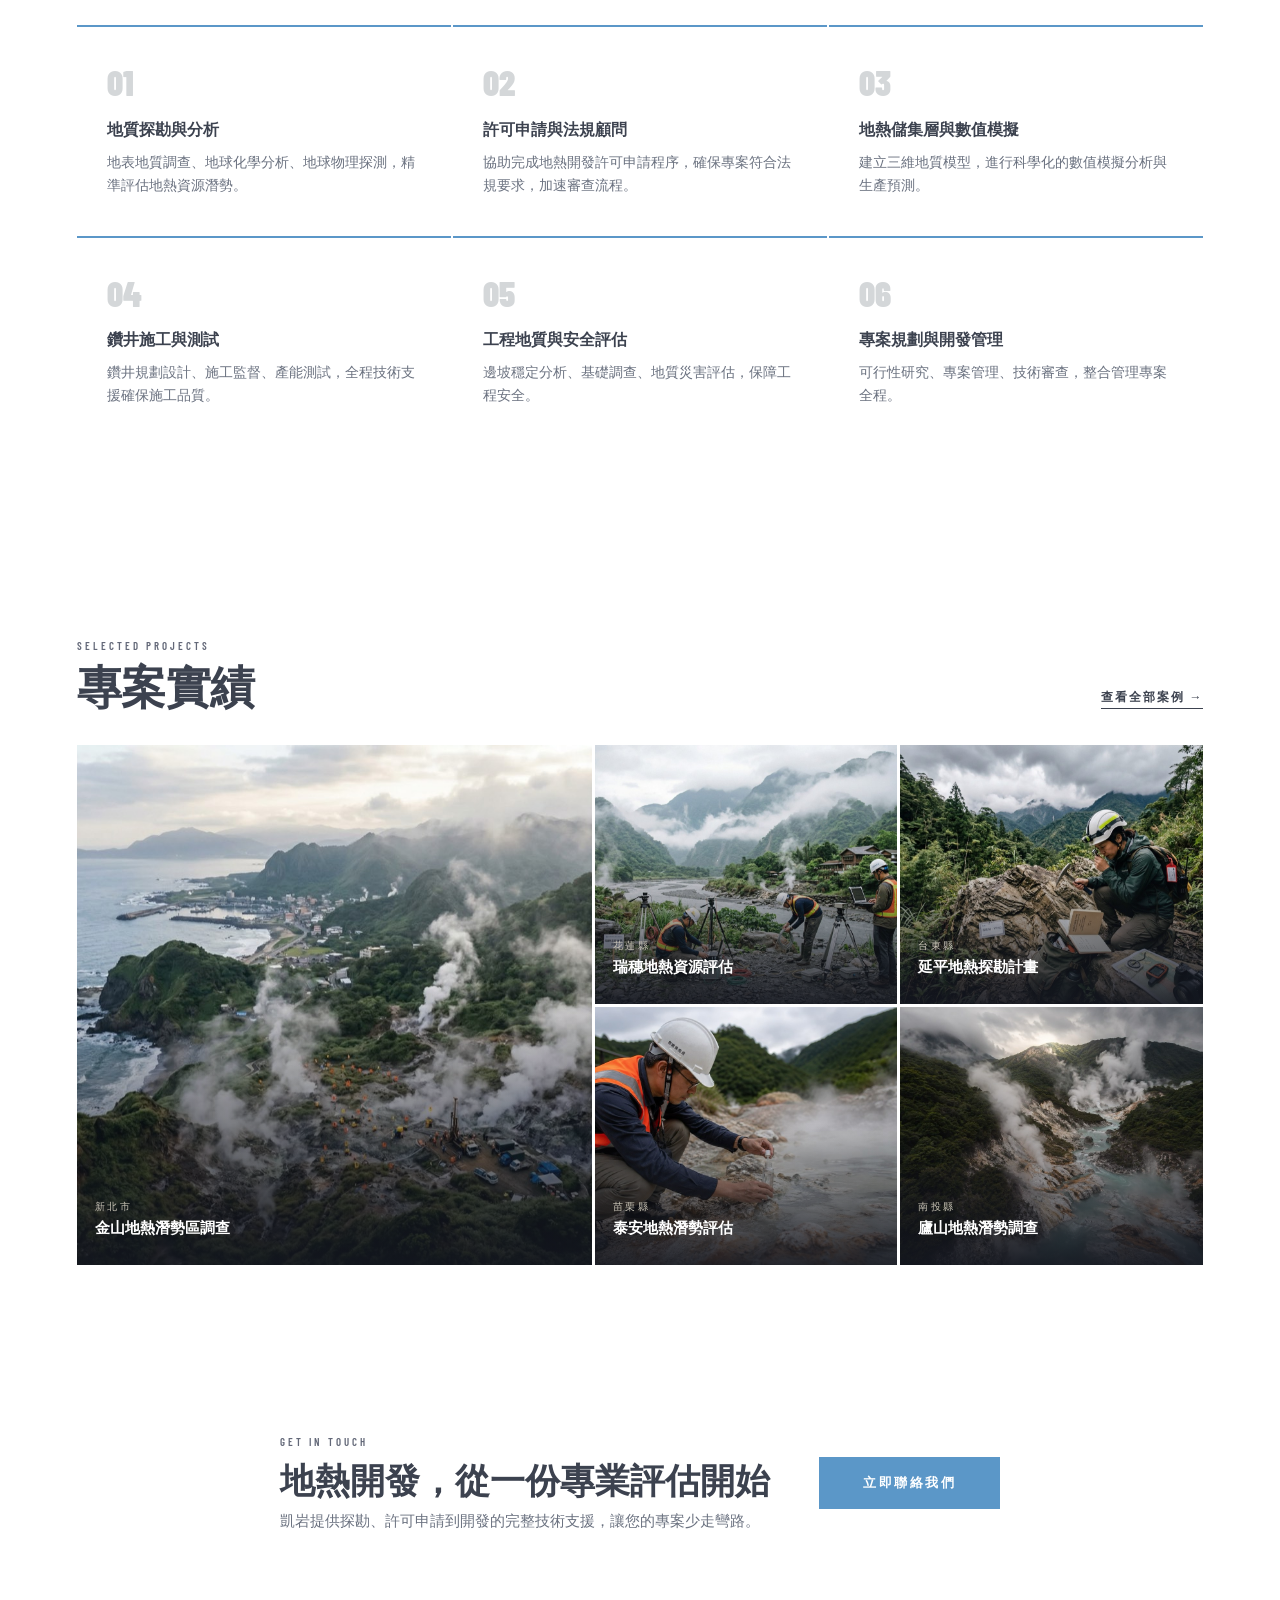
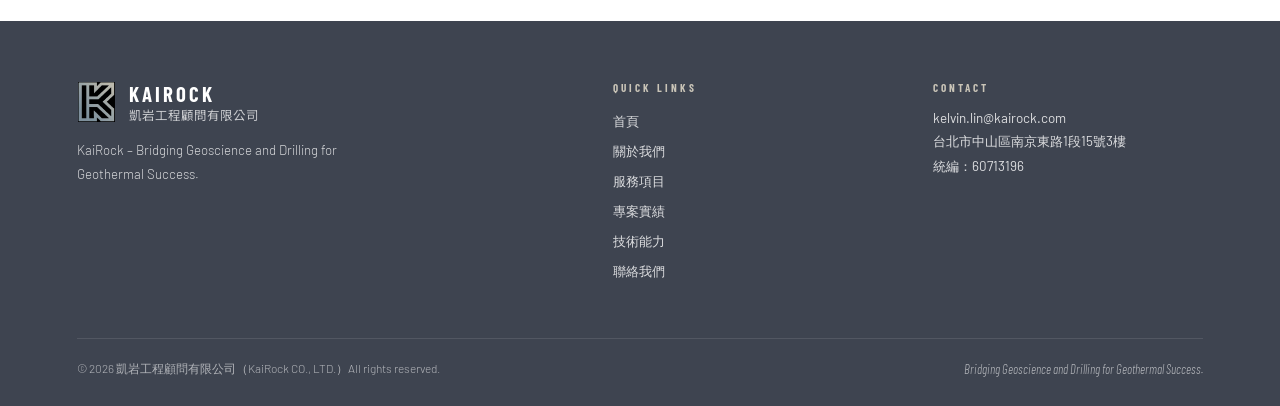
==== commit c42af09f: "v2: 銀光晴空配色 - shared.css：白底 + 鋼銀 LOGO + 天空藍 accent(#5B97C8)；nav/手機選單轉白、footer #3E4450 中灰、按鈕與 sec-line" ====
--- a/index.html
+++ b/index.html
@@ -18,15 +18,15 @@
 <meta name="twitter:card" content="summary_large_image">
 <meta name="twitter:title" content="凱岩工程顧問有限公司 KaiRock CO., LTD.">
 <meta name="twitter:description" content="凱岩工程顧問提供地熱資源評估、工程地質調查、鑽井監督及專案管理，依循國際標準，全方位支援台灣地熱開發。">
-<link href="https://fonts.googleapis.com/css2?family=Noto+Sans+TC:wght@300;400;500;700&family=Barlow+Condensed:wght@300;400;500;600;700;800;900&family=Barlow:wght@300;400;500;600&display=swap" rel="stylesheet">
+<link rel="preload" as="image" href="img/hero_bg.jpg"><link rel="preconnect" href="https://fonts.googleapis.com"><link rel="preconnect" href="https://fonts.gstatic.com" crossorigin><link rel="stylesheet" media="print" onload="this.media='all'" href="https://fonts.googleapis.com/css2?family=Noto+Sans+TC:wght@300;400;500&family=Barlow+Condensed:wght@400;500;600;700;800;900&family=Barlow:wght@300;400;500;600&display=swap"><noscript><link rel="stylesheet" href="https://fonts.googleapis.com/css2?family=Noto+Sans+TC:wght@300;400;500&family=Barlow+Condensed:wght@400;500;600;700;800;900&family=Barlow:wght@300;400;500;600&display=swap"></noscript>
 <link rel="stylesheet" href="shared.css">
 <style>
 /* HERO */
 .hero{min-height:85vh;position:relative;overflow:hidden;display:flex;align-items:center;background:#181b21;}
-.hero-bg{position:absolute;inset:0;background-image:url('img/hero_bg.jpg');background-size:cover;background-position:center top;transform-origin:center top;filter:brightness(1.3) saturate(1.05) contrast(0.98);animation:hzoom 28s ease-in-out infinite alternate;}
-.hero-bg-fb{position:absolute;inset:0;background:linear-gradient(135deg,#141720 0%,#1e222a 50%,#161920 100%);z-index:0;}
-@keyframes hzoom{from{transform:scale(1.07);}to{transform:scale(1.11);}}
-.hero-overlay{position:absolute;inset:0;z-index:1;background:linear-gradient(to right,rgba(20,23,32,0.9) 0%,rgba(20,23,32,0.52) 44%,rgba(20,23,32,0.04) 100%),linear-gradient(to top,rgba(20,23,32,0.6) 0%,transparent 42%);}
+.hero-bg{position:absolute;inset:0;background-image:url('img/hero_bg.jpg');background-size:cover;background-position:center 30%;transform-origin:center;filter:brightness(1.05) saturate(1.08) contrast(1.0);animation:hzoom 28s ease-in-out infinite alternate;}
+.hero-bg-fb{position:absolute;inset:0;background:linear-gradient(135deg,#1a2535 0%,#243040 50%,#1a2535 100%);z-index:0;}
+@keyframes hzoom{from{transform:scale(1.04);}to{transform:scale(1.07);}}
+.hero-overlay{position:absolute;inset:0;z-index:1;background:linear-gradient(to right,rgba(15,20,32,0.72) 0%,rgba(15,20,32,0.38) 50%,rgba(15,20,32,0.10) 100%),linear-gradient(to top,rgba(15,20,32,0.55) 0%,transparent 45%);}
 .hero-grid{position:absolute;inset:0;z-index:1;opacity:0.025;background-image:linear-gradient(rgba(255,255,255,1) 1px,transparent 1px),linear-gradient(90deg,rgba(255,255,255,1) 1px,transparent 1px);background-size:72px 72px;}
 .hero-content{position:relative;z-index:2;padding:104px 7% 32px;max-width:740px;}
 .eyebrow{display:flex;align-items:center;gap:14px;margin-bottom:40px;}
@@ -47,11 +47,11 @@
 .scroll-bar{width:1px;height:36px;background:rgba(255,255,255,0.16);animation:sb 2.2s ease-in-out infinite;}
 @keyframes sb{0%,100%{opacity:0.1;}50%{opacity:1;}}
 /* TICKER */
-.ticker{background:var(--deep);padding:15px 0;overflow:hidden;white-space:nowrap;}
+.ticker{background:#F4F5F6;padding:15px 0;overflow:hidden;white-space:nowrap;border-top:1px solid var(--border);border-bottom:1px solid var(--border);}
 .ticker-inner{display:inline-flex;animation:tick 35s linear infinite;}
 @keyframes tick{from{transform:translateX(0);}to{transform:translateX(-50%);}}
-.tick-item{font-family:'Barlow Condensed',sans-serif;font-weight:500;font-size:0.8rem;color:rgba(255,255,255,0.45);letter-spacing:2px;text-transform:uppercase;padding:0 32px;display:inline-flex;align-items:center;gap:16px;}
-.tick-item::after{content:'';width:3px;height:3px;border-radius:50%;background:var(--light);}
+.tick-item{font-family:'Barlow Condensed',sans-serif;font-weight:500;font-size:0.8rem;color:var(--mid);letter-spacing:2px;text-transform:uppercase;padding:0 32px;display:inline-flex;align-items:center;gap:16px;}
+.tick-item::after{content:'';width:3px;height:3px;border-radius:50%;background:var(--accent);}
 /* ABOUT preview */
 .about-wrap{display:grid;grid-template-columns:1fr 1fr;max-width:1200px;margin:0 auto;}
 .about-img{position:relative;overflow:hidden;min-height:500px;background:var(--dark);}
@@ -59,7 +59,7 @@
 .about-txt{background:var(--bg);padding:70px 56px;display:flex;flex-direction:column;justify-content:center;}
 .about-tag{font-family:'Barlow Condensed',sans-serif;font-weight:600;font-size:0.68rem;letter-spacing:3px;text-transform:uppercase;color:var(--mid);display:block;margin-bottom:10px;}
 .about-h{font-family:'Barlow Condensed',sans-serif;font-weight:800;font-size:clamp(1.7rem,3vw,2.6rem);text-transform:uppercase;letter-spacing:-0.3px;line-height:1.05;color:var(--deep);margin-bottom:16px;}
-.about-rule{width:36px;height:2px;background:var(--deep);margin-bottom:20px;}
+.about-rule{width:36px;height:2px;background:var(--accent);margin-bottom:20px;}
 .about-body{font-weight:400;font-size:0.93rem;line-height:1.9;color:var(--muted);margin-bottom:14px;}
 .about-pills{display:flex;gap:8px;flex-wrap:wrap;margin-top:22px;}
 .pill{font-family:'Barlow Condensed',sans-serif;font-weight:600;font-size:0.66rem;letter-spacing:1.5px;text-transform:uppercase;border:1px solid var(--border);color:var(--mid);padding:5px 12px;}
@@ -72,13 +72,12 @@
 .view-all{font-family:'Barlow Condensed',sans-serif;font-weight:700;font-size:0.76rem;letter-spacing:2px;text-transform:uppercase;color:var(--deep);text-decoration:none;border-bottom:1px solid var(--deep);padding-bottom:2px;transition:0.2s;}
 .view-all:hover{color:var(--mid);border-color:var(--mid);}
 .svc-grid{display:grid;grid-template-columns:repeat(3,1fr);gap:2px;max-width:1200px;margin:0 auto;}
-.svc-card{background:#fff;padding:38px 30px;border-top:2px solid var(--border);transition:0.25s;}
-.svc-card:hover{background:var(--deep);border-color:var(--deep);}
-.svc-num{font-family:'Barlow Condensed',sans-serif;font-weight:900;font-size:2.2rem;color:var(--border);line-height:1;margin-bottom:18px;transition:0.25s;}
+.svc-card{background:#fff;padding:38px 30px;border-top:2px solid var(--accent);transition:0.25s;}
+.svc-card:hover{border-color:var(--accent);box-shadow:0 4px 16px rgba(91,151,200,0.12);}
+.svc-num{font-family:'Barlow Condensed',sans-serif;font-weight:900;font-size:2.2rem;color:var(--silver-lt);line-height:1;margin-bottom:18px;transition:0.25s;}
 .svc-name{font-family:'Barlow Condensed',sans-serif;font-weight:700;font-size:0.98rem;color:var(--deep);margin-bottom:9px;transition:0.25s;}
 .svc-desc{font-size:0.85rem;line-height:1.7;color:var(--muted);font-weight:400;transition:0.25s;}
-.svc-card:hover .svc-num,.svc-card:hover .svc-name,.svc-card:hover .svc-desc{color:#fff;}
-.svc-card:hover .svc-num{color:rgba(255,255,255,0.12);}
+.svc-card:hover .svc-num{color:var(--accent);}
 /* PROJECTS grid */
 .proj-grid{display:grid;grid-template-columns:1.7fr 1fr 1fr;gap:3px;max-width:1200px;margin:0 auto;}
 .pcard{position:relative;overflow:hidden;background:var(--dark);}
--- a/shared.css
+++ b/shared.css
@@ -1,37 +1,39 @@
 /* KaiRock — shared.css */
 :root{
   --deep:#3C424F;--mid:#636878;--light:#C9C4B7;
-  --bg:#F5F3EF;--white:#fff;--dark:#22262f;
-  --text:#3C424F;--muted:#3a4152;--border:#ddd9d0;
+  --bg:#FFFFFF;--white:#fff;--dark:#22262f;
+  --text:#2D3340;--muted:#6B7280;--border:#E2E4E8;
+  --silver:#A8ACAF;--silver-lt:#D4D7D9;
+  --accent:#5B97C8;--accent-dark:#4A86B5;
 }
 *{margin:0;padding:0;box-sizing:border-box;}
 html{scroll-behavior:smooth;}
 body{font-family:'Barlow',sans-serif;color:var(--text);background:var(--white);-webkit-font-smoothing:antialiased;overflow-x:hidden;font-weight:400;}
 
 /* NAV */
-nav{position:fixed;top:0;left:0;right:0;z-index:9999;height:72px;display:flex;align-items:center;justify-content:space-between;padding:0 6%;background:rgba(34,38,47,0.97);backdrop-filter:blur(16px);border-bottom:1px solid rgba(255,255,255,0.06);}
+nav{position:fixed;top:0;left:0;right:0;z-index:9999;height:72px;display:flex;align-items:center;justify-content:space-between;padding:0 6%;background:rgba(255,255,255,0.97);backdrop-filter:blur(16px);border-bottom:1px solid #E2E4E8;box-shadow:0 1px 8px rgba(0,0,0,0.06);}
 .nav-logo{display:flex;align-items:center;gap:12px;text-decoration:none;flex-shrink:0;}
 .nav-logo-img{display:block;height:36px;width:36px;object-fit:contain;flex-shrink:0;}
-.nav-logo-text .en{font-family:'Barlow Condensed',sans-serif;font-weight:700;font-size:1.3rem;color:#fff;letter-spacing:3px;line-height:1;}
-.nav-logo-text .zh{font-size:0.78rem;color:var(--light);letter-spacing:1px;margin-top:3px;font-weight:300;font-family:'Noto Sans TC',sans-serif;}
+.nav-logo-text .en{font-family:'Barlow Condensed',sans-serif;font-weight:700;font-size:1.3rem;color:var(--text);letter-spacing:3px;line-height:1;}
+.nav-logo-text .zh{font-size:0.78rem;color:var(--silver);letter-spacing:1px;margin-top:3px;font-weight:300;font-family:'Noto Sans TC',sans-serif;}
 .nav-links{display:flex;flex-shrink:0;}
-.nav-links a{font-family:'Barlow Condensed',sans-serif;font-weight:500;color:rgba(255,255,255,0.62);text-decoration:none;font-size:0.88rem;letter-spacing:1.5px;text-transform:uppercase;padding:0 13px;line-height:72px;display:block;transition:color 0.2s;border-bottom:2px solid transparent;border-top:2px solid transparent;white-space:nowrap;}
-.nav-links a:hover,.nav-links a.active{color:var(--light);border-bottom-color:var(--light);}
+.nav-links a{font-family:'Barlow Condensed',sans-serif;font-weight:500;color:var(--mid);text-decoration:none;font-size:0.88rem;letter-spacing:1.5px;text-transform:uppercase;padding:0 13px;line-height:72px;display:block;transition:color 0.2s;border-bottom:2px solid transparent;border-top:2px solid transparent;white-space:nowrap;}
+.nav-links a:hover,.nav-links a.active{color:var(--accent);border-bottom-color:var(--accent);}
 .hamburger{display:none;flex-direction:column;gap:5px;cursor:pointer;padding:6px;flex-shrink:0;}
 .hamburger span{width:22px;height:1.5px;background:rgba(255,255,255,0.7);display:block;}
 
 /* PAGE HERO */
-.page-hero{padding:140px 6% 80px;background:var(--deep);position:relative;overflow:hidden;}
-.page-hero .sec-label{color:var(--light);}
-.page-hero h1{font-family:'Barlow Condensed',sans-serif;font-weight:900;font-size:clamp(2rem,5vw,3.8rem);color:#fff;line-height:1.05;margin-bottom:14px;text-transform:uppercase;}
-.page-hero p{color:rgba(255,255,255,0.55);font-size:0.95rem;max-width:540px;line-height:1.8;font-weight:300;}
+.page-hero{padding:140px 6% 80px;background:var(--bg);position:relative;overflow:hidden;border-bottom:1px solid var(--border);}
+.page-hero .sec-label{color:var(--accent);}
+.page-hero h1{font-family:'Barlow Condensed',sans-serif;font-weight:900;font-size:clamp(2rem,5vw,3.8rem);color:var(--text);line-height:1.05;margin-bottom:14px;text-transform:uppercase;}
+.page-hero p{color:var(--muted);font-size:0.95rem;max-width:540px;line-height:1.8;font-weight:300;}
 
 /* TYPOGRAPHY */
 .sec-label{font-family:'Barlow Condensed',sans-serif;font-weight:600;font-size:0.7rem;letter-spacing:3px;text-transform:uppercase;color:var(--mid);display:block;margin-bottom:10px;}
-.sec-line{width:36px;height:2px;background:var(--deep);margin-bottom:22px;}
+.sec-line{width:36px;height:2px;background:var(--accent);margin-bottom:22px;}
 
 /* FOOTER */
-footer{background:#181b21;padding:60px 6% 28px;}
+footer{background:#3E4450;padding:60px 6% 28px;}
 .footer-inner{max-width:1200px;margin:0 auto;}
 .footer-grid{display:grid;grid-template-columns:1.8fr 1fr 1fr;gap:50px;margin-bottom:48px;}
 .footer-logo-row{display:flex;align-items:center;gap:12px;margin-bottom:14px;}
@@ -50,20 +52,20 @@
 .footer-slogan{font-family:'Barlow Condensed',sans-serif;font-style:italic;font-weight:300;font-size:0.8rem;color:rgba(255,255,255,0.6);}
 
 /* BUTTONS */
-.btn-fill{font-family:'Barlow Condensed',sans-serif;font-weight:700;font-size:0.82rem;letter-spacing:2.5px;text-transform:uppercase;padding:14px 38px;background:var(--light);color:var(--deep);text-decoration:none;transition:0.2s;display:inline-block;}
-.btn-fill:hover{background:#fff;}
-.btn-stroke{font-family:'Barlow Condensed',sans-serif;font-weight:600;font-size:0.82rem;letter-spacing:2px;text-transform:uppercase;padding:13px 28px;border:1px solid rgba(255,255,255,0.22);color:rgba(255,255,255,0.65);text-decoration:none;transition:0.2s;display:inline-block;}
-.btn-stroke:hover{border-color:var(--light);color:var(--light);}
-.btn-dark{font-family:'Barlow Condensed',sans-serif;font-weight:700;font-size:0.82rem;letter-spacing:2.5px;text-transform:uppercase;padding:15px 42px;background:var(--deep);color:#fff;text-decoration:none;border:2px solid var(--deep);transition:0.22s;display:inline-block;white-space:nowrap;}
-.btn-dark:hover{background:transparent;color:var(--deep);}
+.btn-fill{font-family:'Barlow Condensed',sans-serif;font-weight:700;font-size:0.82rem;letter-spacing:2.5px;text-transform:uppercase;padding:14px 38px;background:var(--accent);color:#fff;text-decoration:none;transition:0.2s;display:inline-block;}
+.btn-fill:hover{background:var(--accent-dark);}
+.btn-stroke{font-family:'Barlow Condensed',sans-serif;font-weight:600;font-size:0.82rem;letter-spacing:2px;text-transform:uppercase;padding:13px 28px;border:1.5px solid var(--silver);color:var(--text);text-decoration:none;transition:0.2s;display:inline-block;}
+.btn-stroke:hover{border-color:var(--accent);color:var(--accent);}
+.btn-dark{font-family:'Barlow Condensed',sans-serif;font-weight:700;font-size:0.82rem;letter-spacing:2.5px;text-transform:uppercase;padding:15px 42px;background:var(--accent);color:#fff;text-decoration:none;border:2px solid var(--accent);transition:0.22s;display:inline-block;white-space:nowrap;}
+.btn-dark:hover{background:var(--accent-dark);border-color:var(--accent-dark);}
 
 /* RESPONSIVE */
 @media(max-width:900px){.footer-grid{grid-template-columns:1fr 1fr;}}
 @media(max-width:680px){
   .nav-links{display:none;}
   .hamburger{display:flex;}
-  .nav-links.open{display:flex;flex-direction:column;position:absolute;top:72px;left:0;right:0;background:rgba(34,38,47,0.99);padding:12px 6%;gap:0;}
-  .nav-links.open a{line-height:50px;padding:0;border:none;border-top:1px solid rgba(255,255,255,0.06);}
+  .nav-links.open{display:flex;flex-direction:column;position:absolute;top:72px;left:0;right:0;background:rgba(255,255,255,0.99);padding:12px 6%;gap:0;box-shadow:0 4px 12px rgba(0,0,0,0.08);}
+  .nav-links.open a{line-height:50px;padding:0;border:none;border-top:1px solid var(--border);color:var(--text);}
   .footer-grid{grid-template-columns:1fr;}
 }
 
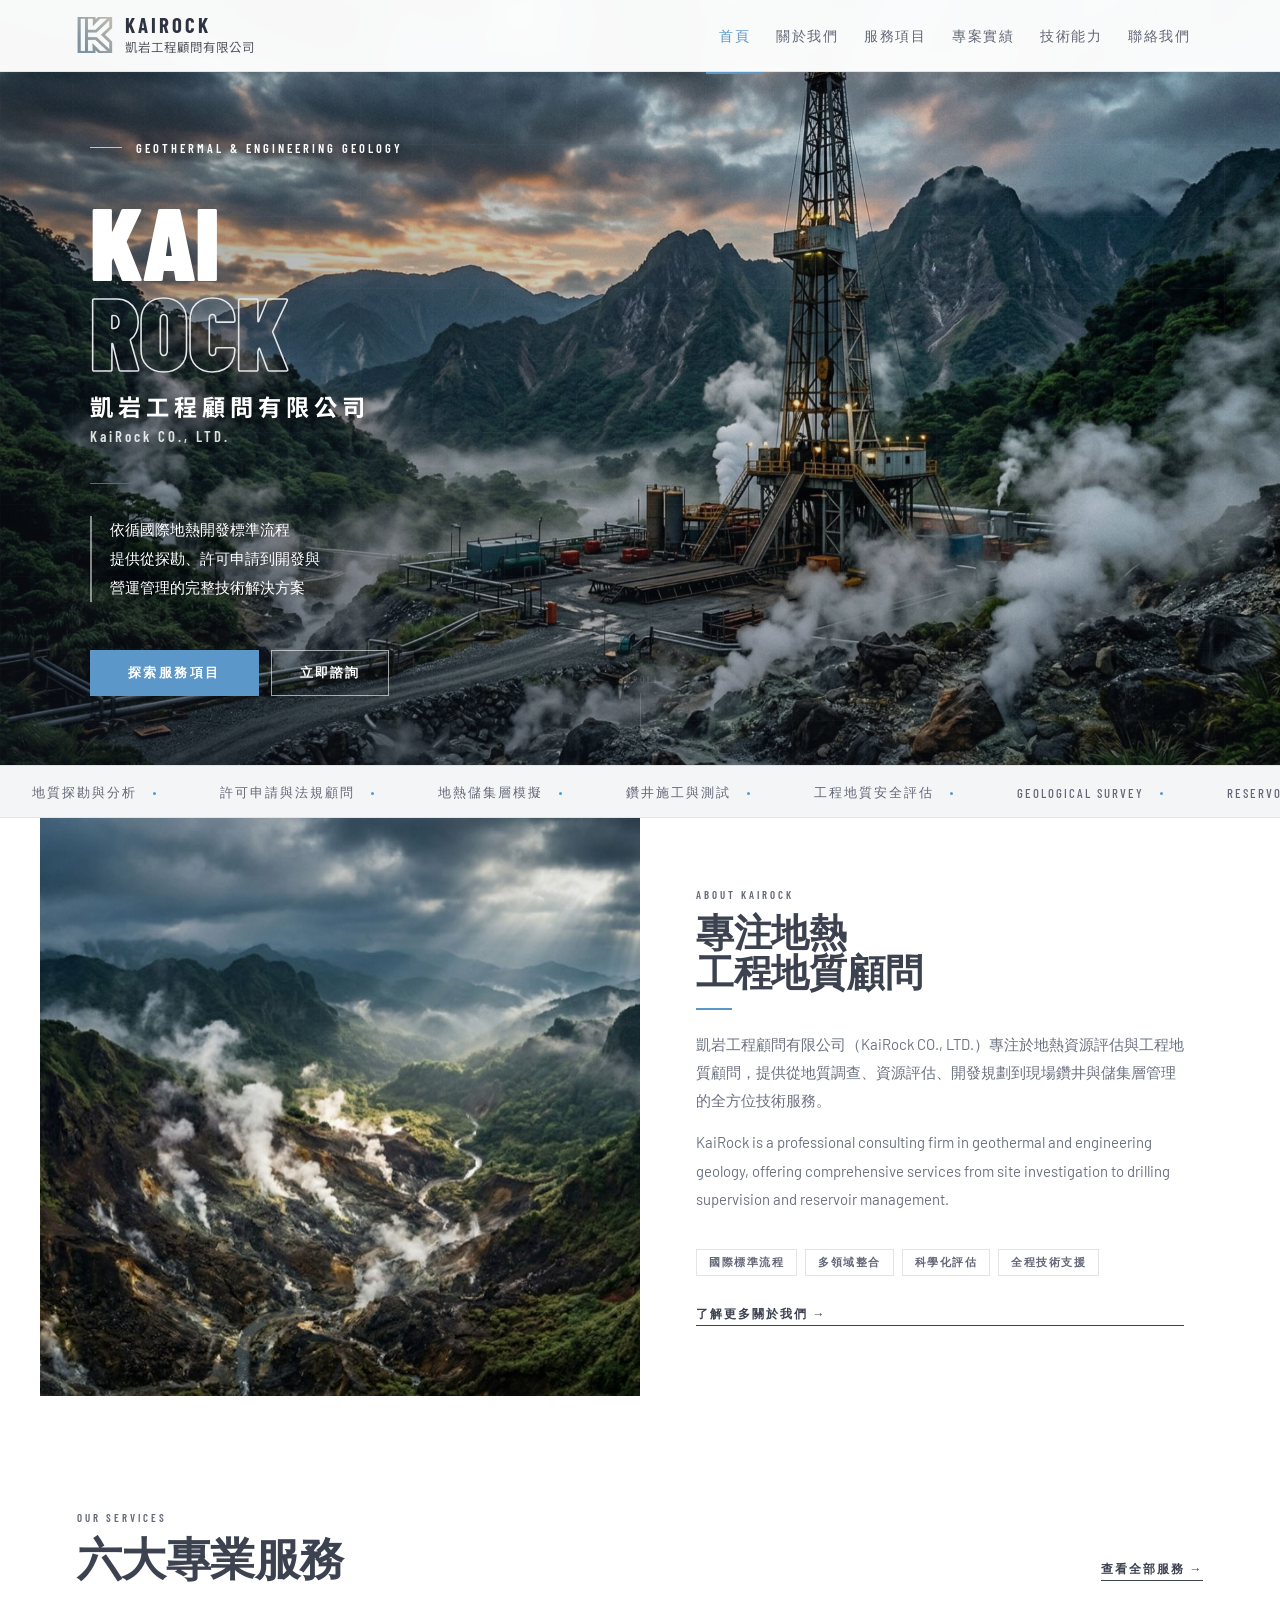
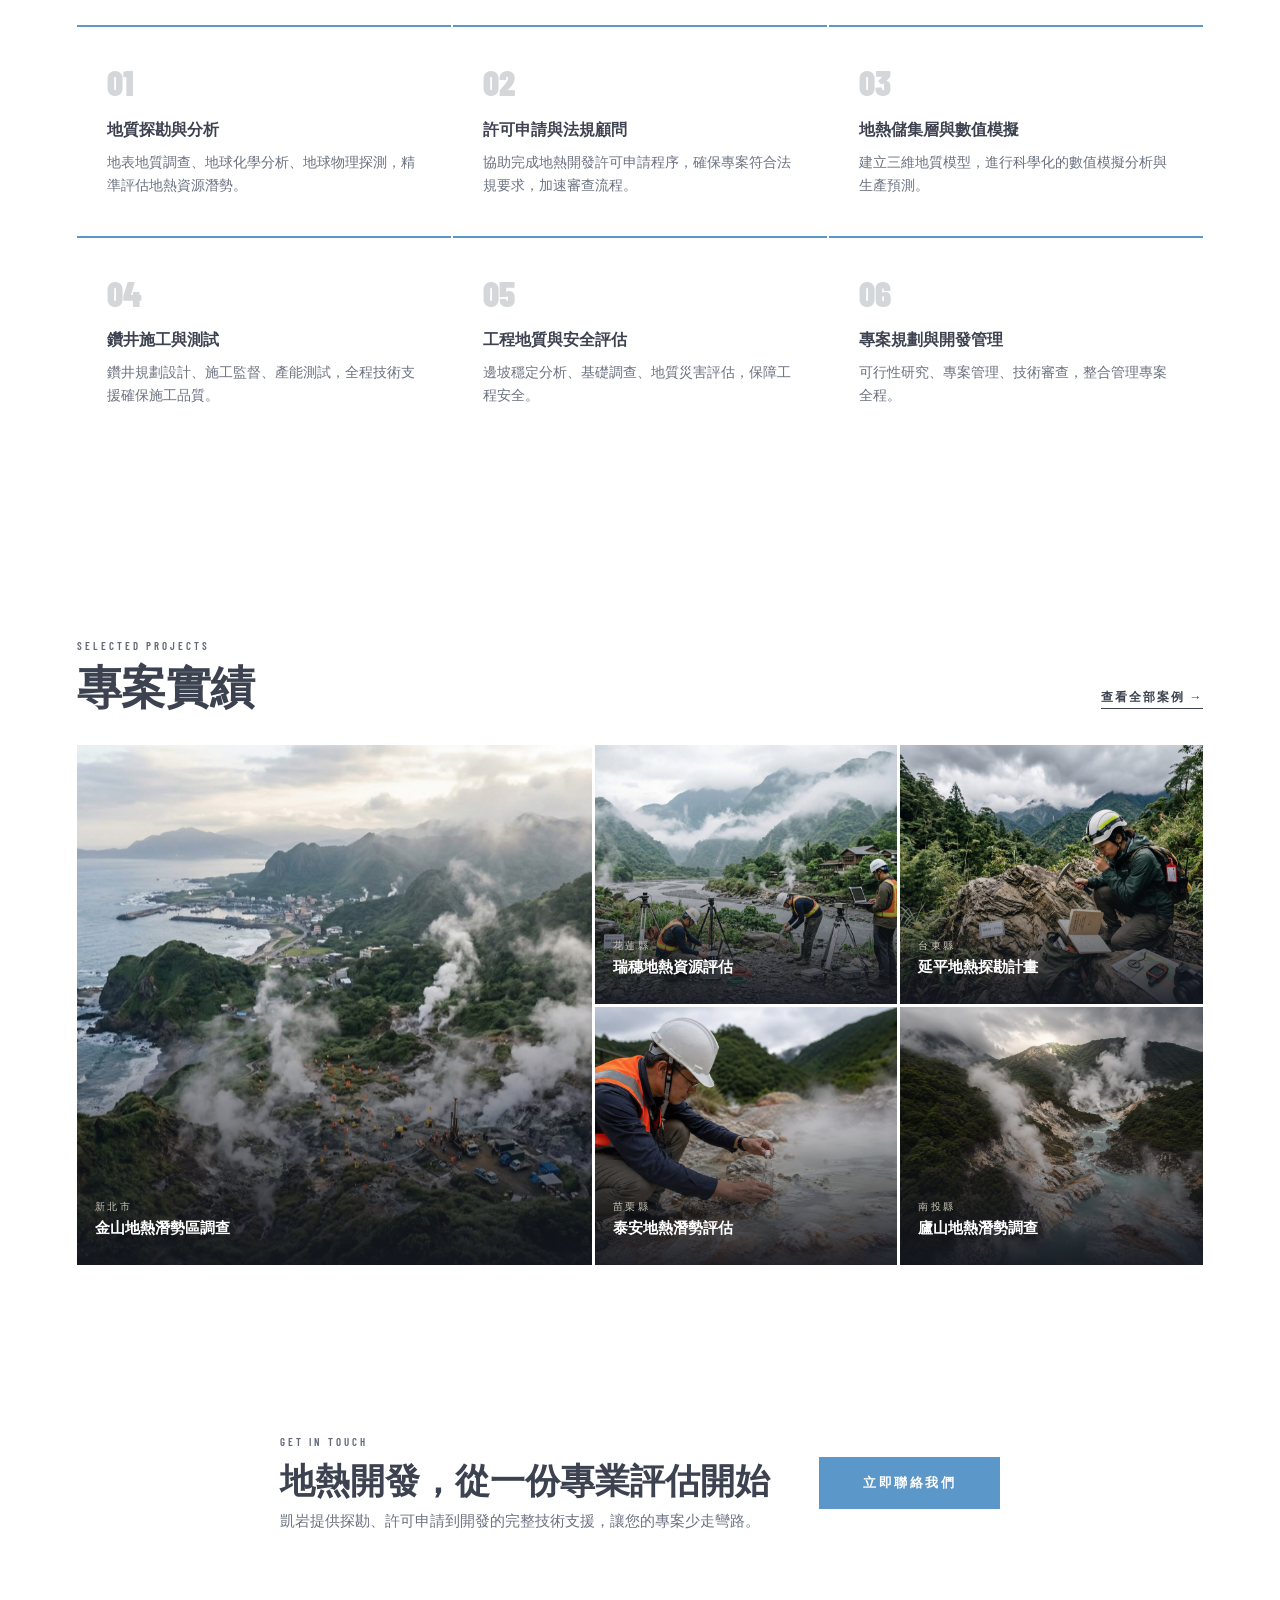
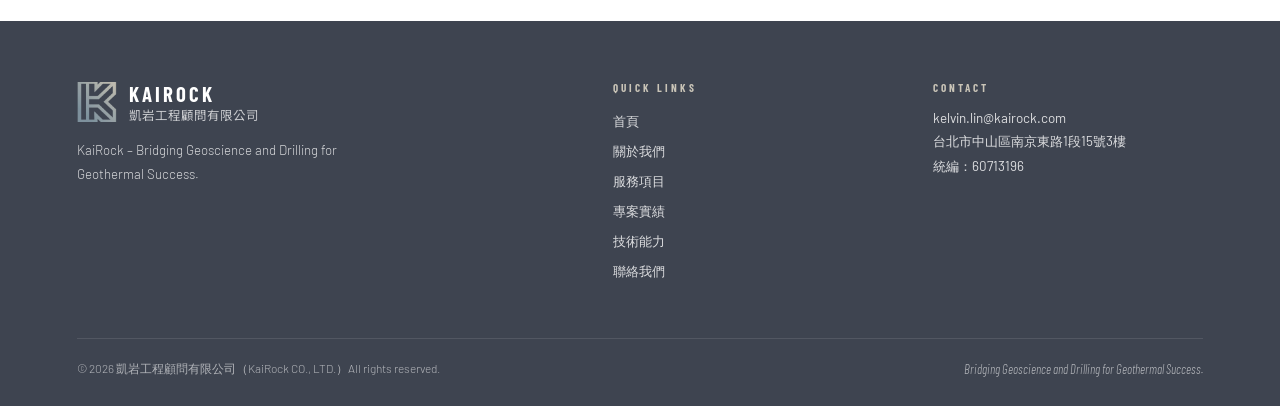
==== commit f4b9a0a6: "v2: 銀光晴空配色 - 白底/天空藍/輕Footer/亮Hero" ====
--- a/index.html
+++ b/index.html
@@ -23,22 +23,24 @@
 <style>
 /* HERO */
 .hero{min-height:85vh;position:relative;overflow:hidden;display:flex;align-items:center;background:#181b21;}
-.hero-bg{position:absolute;inset:0;background-image:url('img/hero_bg.jpg');background-size:cover;background-position:center 30%;transform-origin:center;filter:brightness(1.05) saturate(1.08) contrast(1.0);animation:hzoom 28s ease-in-out infinite alternate;}
+.hero-bg{position:absolute;inset:0;background-image:url('img/hero_bg.jpg');background-size:cover;background-position:center 22%;transform-origin:center;filter:brightness(1.08) saturate(1.08) contrast(1.0);animation:hzoom 28s ease-in-out infinite alternate;}
 .hero-bg-fb{position:absolute;inset:0;background:linear-gradient(135deg,#1a2535 0%,#243040 50%,#1a2535 100%);z-index:0;}
-@keyframes hzoom{from{transform:scale(1.04);}to{transform:scale(1.07);}}
-.hero-overlay{position:absolute;inset:0;z-index:1;background:linear-gradient(to right,rgba(15,20,32,0.72) 0%,rgba(15,20,32,0.38) 50%,rgba(15,20,32,0.10) 100%),linear-gradient(to top,rgba(15,20,32,0.55) 0%,transparent 45%);}
+@keyframes hzoom{from{transform:scaleX(-1.04) scaleY(1.04);}to{transform:scaleX(-1.07) scaleY(1.07);}}
+.hero-overlay{position:absolute;inset:0;z-index:1;background:linear-gradient(to right,rgba(15,20,32,0.40) 0%,rgba(15,20,32,0.18) 50%,rgba(15,20,32,0.03) 100%),linear-gradient(to top,rgba(15,20,32,0.28) 0%,transparent 42%);}
 .hero-grid{position:absolute;inset:0;z-index:1;opacity:0.025;background-image:linear-gradient(rgba(255,255,255,1) 1px,transparent 1px),linear-gradient(90deg,rgba(255,255,255,1) 1px,transparent 1px);background-size:72px 72px;}
 .hero-content{position:relative;z-index:2;padding:104px 7% 32px;max-width:740px;}
 .eyebrow{display:flex;align-items:center;gap:14px;margin-bottom:40px;}
 .eyebrow-line{width:32px;height:1px;background:var(--light);}
-.eyebrow-txt{font-family:'Barlow Condensed',sans-serif;font-weight:500;font-size:0.78rem;color:var(--light);letter-spacing:3px;text-transform:uppercase;text-shadow:0 1px 10px rgba(8,10,14,0.7);}
+.eyebrow-txt{font-family:'Barlow Condensed',sans-serif;font-weight:600;font-size:0.78rem;color:#fff;letter-spacing:3px;text-transform:uppercase;text-shadow:0 2px 12px rgba(8,10,14,0.85);}
 .brand-en{font-family:'Barlow Condensed',sans-serif;font-weight:900;font-size:clamp(3.5rem,8vw,7rem);color:#fff;line-height:0.88;letter-spacing:-1px;text-transform:uppercase;margin-bottom:14px;}
-.brand-en .outline{-webkit-text-stroke:1.5px rgba(201,196,183,0.45);color:transparent;}
-.brand-zh{font-family:'Noto Sans TC',sans-serif;font-weight:500;font-size:clamp(1rem,2.2vw,1.45rem);color:rgba(255,255,255,0.92);letter-spacing:5px;margin-bottom:4px;text-shadow:0 1px 12px rgba(8,10,14,0.7);}
-.brand-en2{font-family:'Barlow Condensed',sans-serif;font-weight:400;font-size:0.9rem;color:rgba(255,255,255,0.58);letter-spacing:3px;margin-bottom:38px;text-shadow:0 1px 10px rgba(8,10,14,0.7);}
+.brand-en .outline{-webkit-text-stroke:1.6px #E4E6E8;color:transparent;}
+.brand-zh{font-family:'Noto Sans TC',sans-serif;font-weight:700;font-size:clamp(1rem,2.2vw,1.45rem);color:#fff;letter-spacing:5px;margin-bottom:4px;text-shadow:0 2px 16px rgba(8,10,14,0.9);}
+.brand-en2{font-family:'Barlow Condensed',sans-serif;font-weight:600;font-size:0.92rem;color:rgba(255,255,255,0.85);letter-spacing:3px;margin-bottom:38px;text-shadow:0 2px 12px rgba(8,10,14,0.85);}
 .hero-rule{width:44px;height:1px;background:var(--mid);margin-bottom:32px;}
-.hero-desc{font-weight:300;font-size:0.93rem;color:rgba(255,255,255,0.82);line-height:1.9;max-width:440px;margin-bottom:48px;padding-left:18px;border-left:1px solid rgba(201,196,183,0.28);text-shadow:0 1px 10px rgba(8,10,14,0.7);}
+.hero-desc{font-weight:500;font-size:0.95rem;color:#fff;line-height:1.9;max-width:440px;margin-bottom:48px;padding-left:18px;border-left:2px solid rgba(255,255,255,0.5);text-shadow:0 2px 14px rgba(8,10,14,0.9);}
 .hero-btns{display:flex;gap:12px;flex-wrap:wrap;}
+.hero-btns .btn-stroke{color:#fff;border-color:rgba(255,255,255,0.6);}
+.hero-btns .btn-stroke:hover{border-color:#fff;color:#fff;background:rgba(255,255,255,0.1);}
 .hero-stats{position:absolute;bottom:40px;right:6%;z-index:2;display:flex;gap:48px;}
 .hstat-n{font-family:'Barlow Condensed',sans-serif;font-weight:800;font-size:2.8rem;color:#fff;line-height:1;}
 .hstat-l{font-size:0.64rem;color:rgba(255,255,255,0.3);letter-spacing:2px;text-transform:uppercase;margin-top:3px;}
@@ -73,7 +75,7 @@
 .view-all:hover{color:var(--mid);border-color:var(--mid);}
 .svc-grid{display:grid;grid-template-columns:repeat(3,1fr);gap:2px;max-width:1200px;margin:0 auto;}
 .svc-card{background:#fff;padding:38px 30px;border-top:2px solid var(--accent);transition:0.25s;}
-.svc-card:hover{border-color:var(--accent);box-shadow:0 4px 16px rgba(91,151,200,0.12);}
+.svc-card:hover{background:#F4F5F6;border-color:var(--accent);box-shadow:0 4px 16px rgba(91,151,200,0.12);}
 .svc-num{font-family:'Barlow Condensed',sans-serif;font-weight:900;font-size:2.2rem;color:var(--silver-lt);line-height:1;margin-bottom:18px;transition:0.25s;}
 .svc-name{font-family:'Barlow Condensed',sans-serif;font-weight:700;font-size:0.98rem;color:var(--deep);margin-bottom:9px;transition:0.25s;}
 .svc-desc{font-size:0.85rem;line-height:1.7;color:var(--muted);font-weight:400;transition:0.25s;}
@@ -152,7 +154,7 @@
 <body>
 <nav>
   <a href="index.html" class="nav-logo">
-    <img class="nav-logo-img" src="logo.png" alt="KaiRock">
+    <img class="nav-logo-img" src="favicon.png" alt="KaiRock">
     <div class="nav-logo-text"><div class="en">KAIROCK</div><div class="zh">凱岩工程顧問有限公司</div></div>
   </a>
   <div class="nav-links" id="navLinks">
@@ -265,7 +267,7 @@
     <div class="footer-grid">
       <div class="footer-brand">
         <div class="footer-logo-row">
-          <img class="footer-logo-img" src="logo.png" alt="KaiRock">
+          <img class="footer-logo-img" src="favicon.png" alt="KaiRock">
           <div><div class="en">KAIROCK</div><div class="zh">凱岩工程顧問有限公司</div></div>
         </div>
         <p>KaiRock – Bridging Geoscience and Drilling for Geothermal Success.</p>
--- a/shared.css
+++ b/shared.css
@@ -15,7 +15,7 @@
 .nav-logo{display:flex;align-items:center;gap:12px;text-decoration:none;flex-shrink:0;}
 .nav-logo-img{display:block;height:36px;width:36px;object-fit:contain;flex-shrink:0;}
 .nav-logo-text .en{font-family:'Barlow Condensed',sans-serif;font-weight:700;font-size:1.3rem;color:var(--text);letter-spacing:3px;line-height:1;}
-.nav-logo-text .zh{font-size:0.78rem;color:var(--silver);letter-spacing:1px;margin-top:3px;font-weight:300;font-family:'Noto Sans TC',sans-serif;}
+.nav-logo-text .zh{font-size:0.78rem;color:#565B61;letter-spacing:1px;margin-top:3px;font-weight:400;font-family:'Noto Sans TC',sans-serif;}
 .nav-links{display:flex;flex-shrink:0;}
 .nav-links a{font-family:'Barlow Condensed',sans-serif;font-weight:500;color:var(--mid);text-decoration:none;font-size:0.88rem;letter-spacing:1.5px;text-transform:uppercase;padding:0 13px;line-height:72px;display:block;transition:color 0.2s;border-bottom:2px solid transparent;border-top:2px solid transparent;white-space:nowrap;}
 .nav-links a:hover,.nav-links a.active{color:var(--accent);border-bottom-color:var(--accent);}
@@ -23,10 +23,10 @@
 .hamburger span{width:22px;height:1.5px;background:rgba(255,255,255,0.7);display:block;}
 
 /* PAGE HERO */
-.page-hero{padding:140px 6% 80px;background:var(--bg);position:relative;overflow:hidden;border-bottom:1px solid var(--border);}
-.page-hero .sec-label{color:var(--accent);}
-.page-hero h1{font-family:'Barlow Condensed',sans-serif;font-weight:900;font-size:clamp(2rem,5vw,3.8rem);color:var(--text);line-height:1.05;margin-bottom:14px;text-transform:uppercase;}
-.page-hero p{color:var(--muted);font-size:0.95rem;max-width:540px;line-height:1.8;font-weight:300;}
+.page-hero{padding:140px 6% 80px;background:var(--bg);position:relative;overflow:hidden;}
+.page-hero .sec-label{color:#fff;opacity:1;font-weight:700;text-shadow:0 1px 10px rgba(0,0,0,0.55);}
+.page-hero h1{font-family:'Barlow Condensed',sans-serif;font-weight:900;font-size:clamp(2rem,5vw,3.8rem);color:#fff;line-height:1.05;margin-bottom:14px;text-transform:uppercase;text-shadow:0 2px 16px rgba(8,12,20,0.55);}
+.page-hero p{color:rgba(255,255,255,0.92);font-size:0.95rem;max-width:540px;line-height:1.8;font-weight:300;text-shadow:0 1px 12px rgba(0,0,0,0.55);}
 
 /* TYPOGRAPHY */
 .sec-label{font-family:'Barlow Condensed',sans-serif;font-weight:600;font-size:0.7rem;letter-spacing:3px;text-transform:uppercase;color:var(--mid);display:block;margin-bottom:10px;}
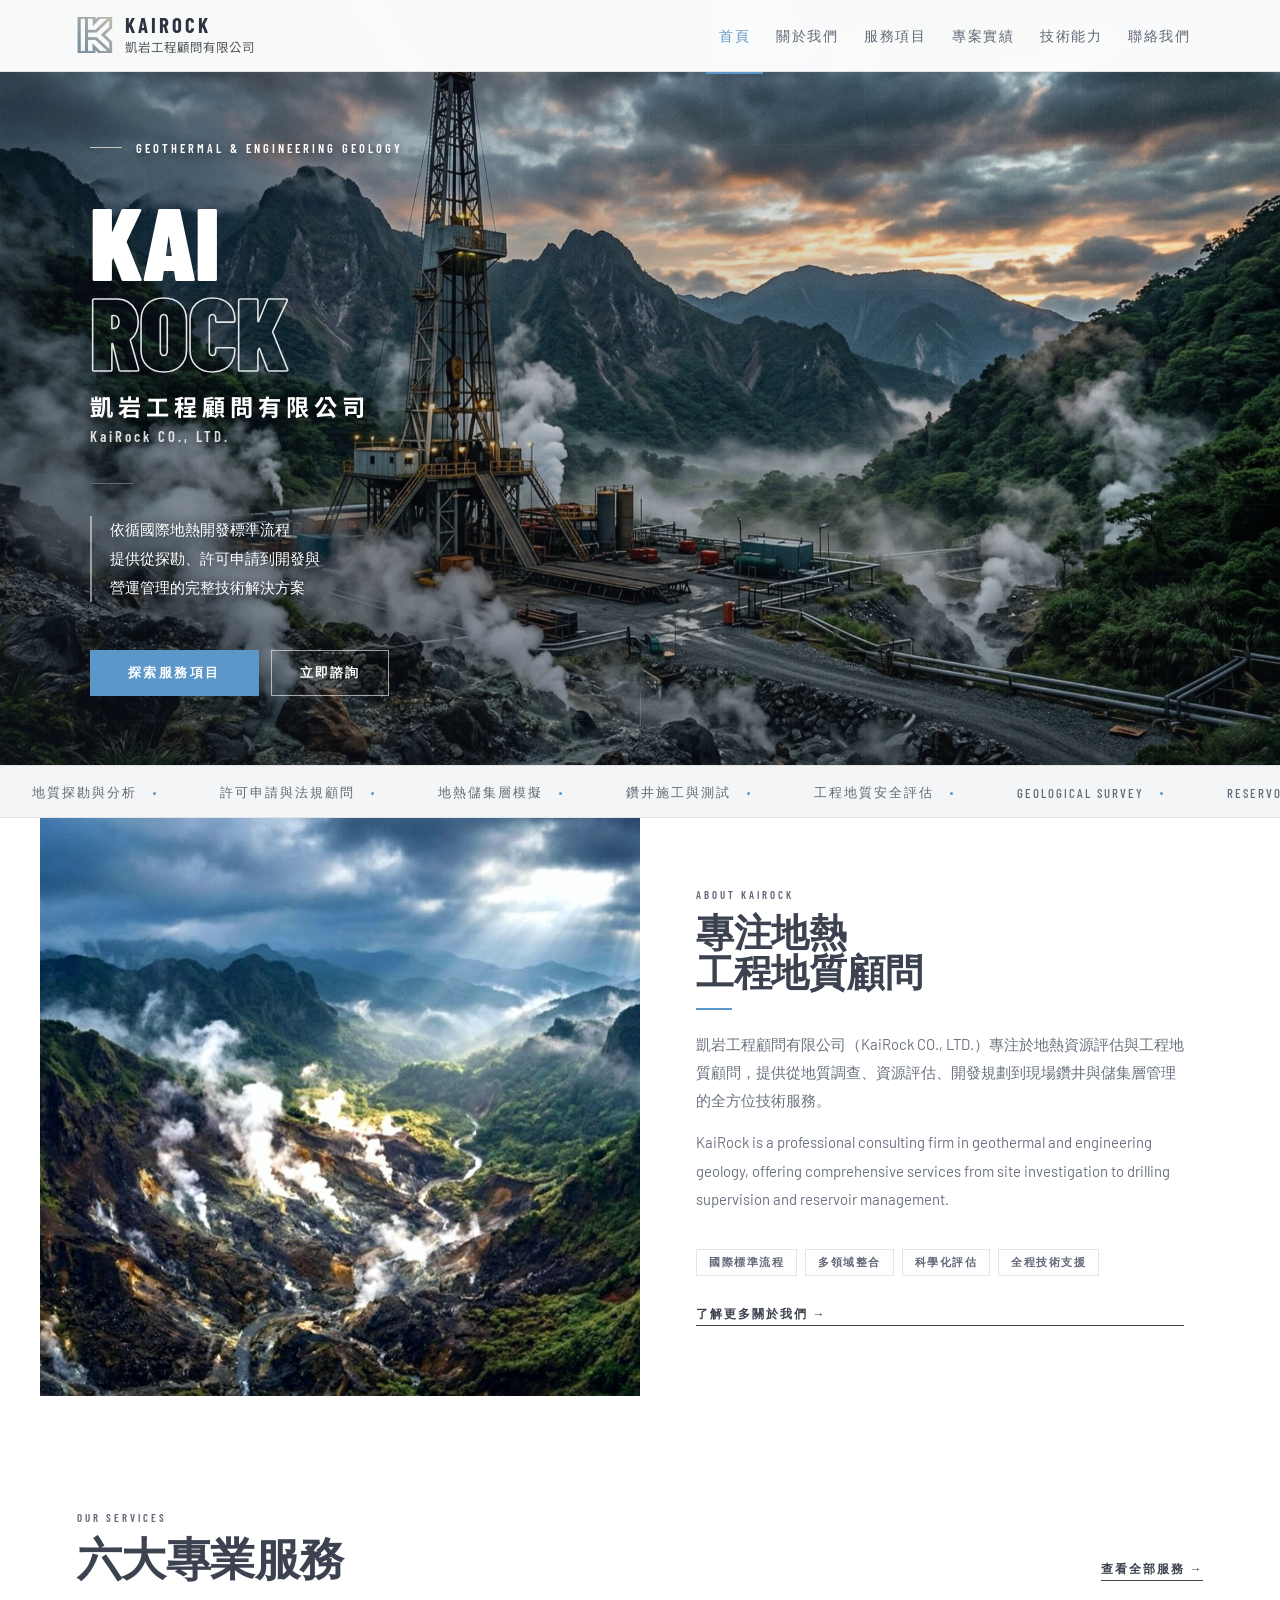
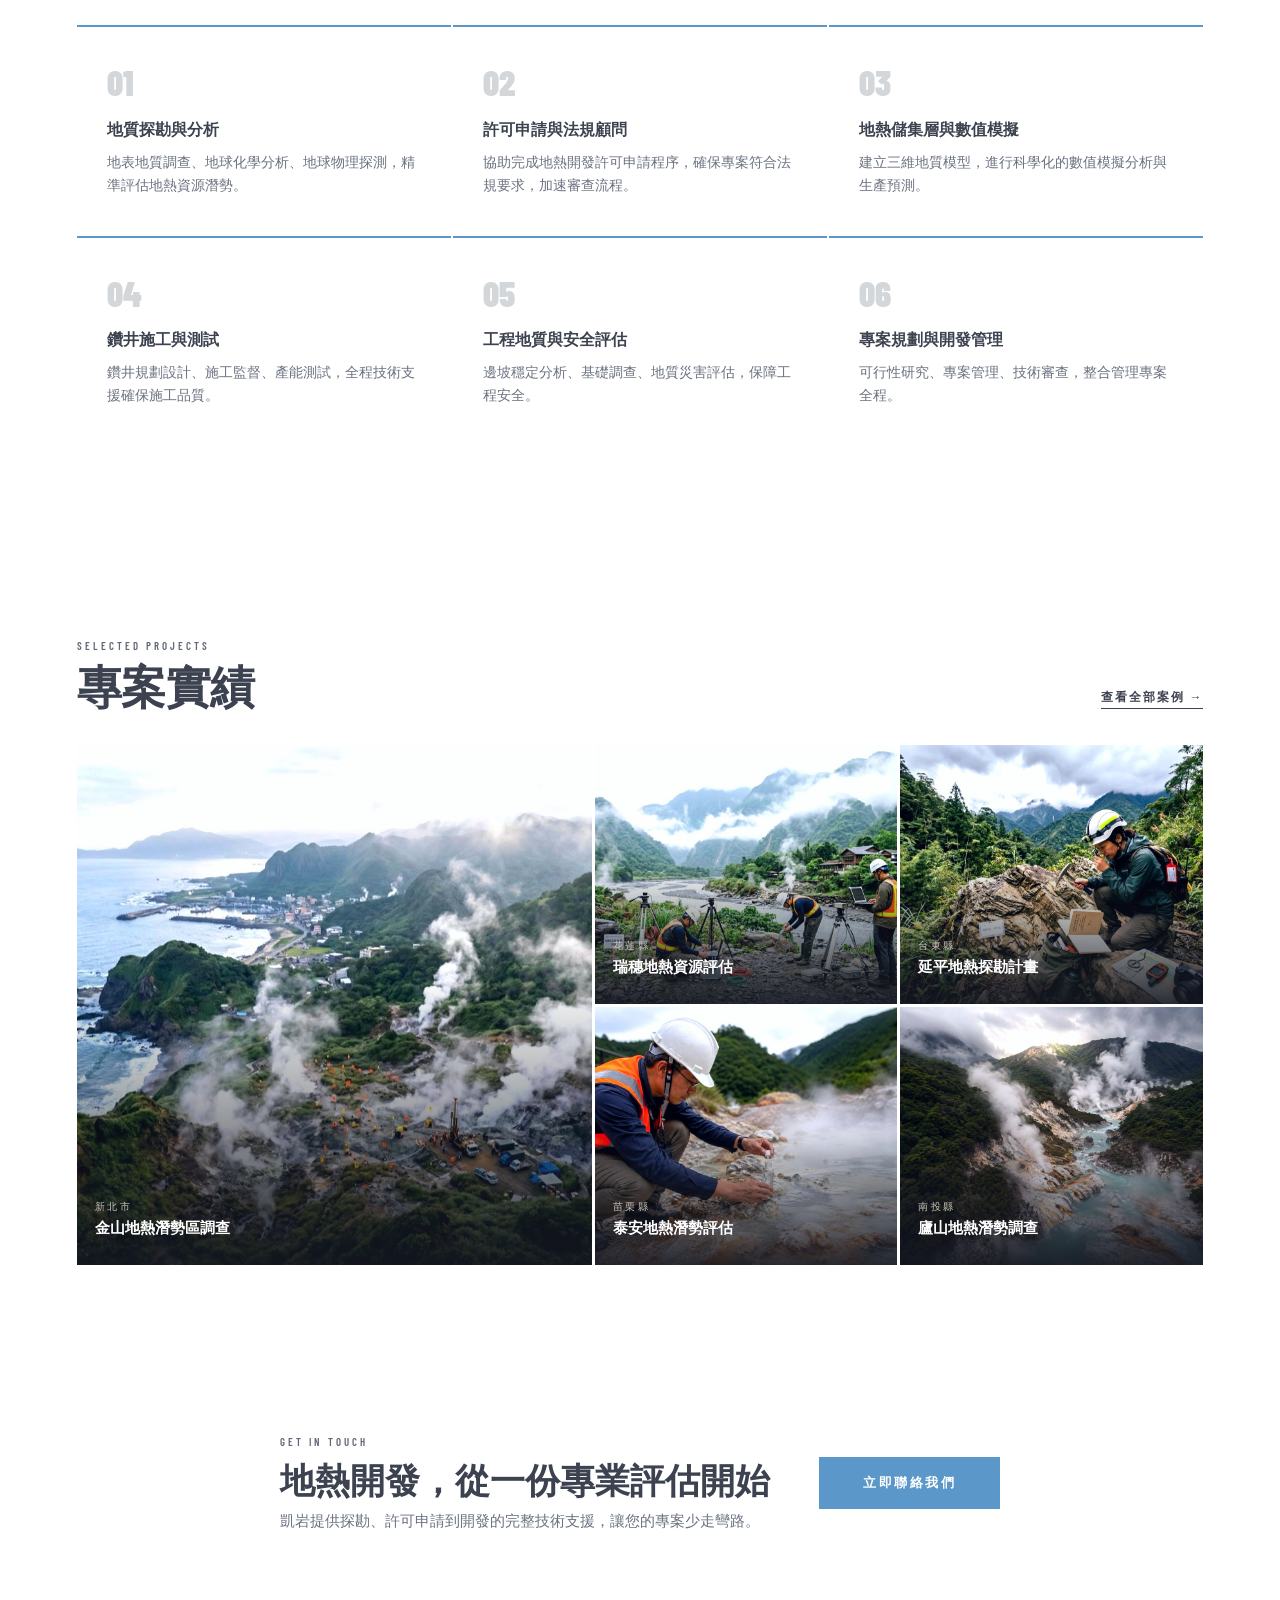
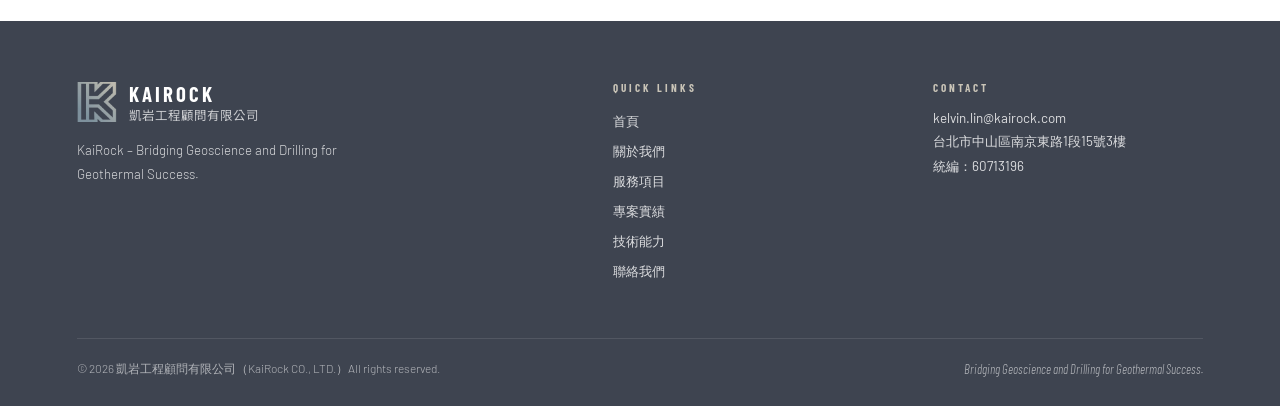
==== commit ebb341c5: "fix(hero): 移除 hzoom 放大動畫，首圖改靜態原始尺寸（鏡像保留）以最大化清晰度" ====
--- a/index.html
+++ b/index.html
@@ -23,9 +23,8 @@
 <style>
 /* HERO */
 .hero{min-height:85vh;position:relative;overflow:hidden;display:flex;align-items:center;background:#181b21;}
-.hero-bg{position:absolute;inset:0;background-image:url('img/hero_bg.jpg');background-size:cover;background-position:center 22%;transform-origin:center;filter:brightness(1.08) saturate(1.08) contrast(1.0);animation:hzoom 28s ease-in-out infinite alternate;}
+.hero-bg{position:absolute;inset:0;background-image:url('img/hero_bg.jpg');background-size:cover;background-position:center 22%;transform-origin:center;filter:brightness(1.08) saturate(1.08) contrast(1.0);transform:scaleX(-1);}
 .hero-bg-fb{position:absolute;inset:0;background:linear-gradient(135deg,#1a2535 0%,#243040 50%,#1a2535 100%);z-index:0;}
-@keyframes hzoom{from{transform:scaleX(-1.04) scaleY(1.04);}to{transform:scaleX(-1.07) scaleY(1.07);}}
 .hero-overlay{position:absolute;inset:0;z-index:1;background:linear-gradient(to right,rgba(15,20,32,0.40) 0%,rgba(15,20,32,0.18) 50%,rgba(15,20,32,0.03) 100%),linear-gradient(to top,rgba(15,20,32,0.28) 0%,transparent 42%);}
 .hero-grid{position:absolute;inset:0;z-index:1;opacity:0.025;background-image:linear-gradient(rgba(255,255,255,1) 1px,transparent 1px),linear-gradient(90deg,rgba(255,255,255,1) 1px,transparent 1px);background-size:72px 72px;}
 .hero-content{position:relative;z-index:2;padding:104px 7% 32px;max-width:740px;}
@@ -153,12 +152,12 @@
 </head>
 <body>
 <nav>
-  <a href="index.html" class="nav-logo">
+  <a href="/" class="nav-logo">
     <img class="nav-logo-img" src="favicon.png" alt="KaiRock">
     <div class="nav-logo-text"><div class="en">KAIROCK</div><div class="zh">凱岩工程顧問有限公司</div></div>
   </a>
   <div class="nav-links" id="navLinks">
-    <a href="index.html" class="active">首頁</a>
+    <a href="/" class="active">首頁</a>
     <a href="about.html">關於我們</a>
     <a href="services.html">服務項目</a>
     <a href="projects.html">專案實績</a>
@@ -275,7 +274,7 @@
       <div class="footer-col">
         <h4>Quick Links</h4>
         <ul>
-          <li><a href="index.html">首頁</a></li>
+          <li><a href="/">首頁</a></li>
           <li><a href="about.html">關於我們</a></li>
           <li><a href="services.html">服務項目</a></li>
           <li><a href="projects.html">專案實績</a></li>
